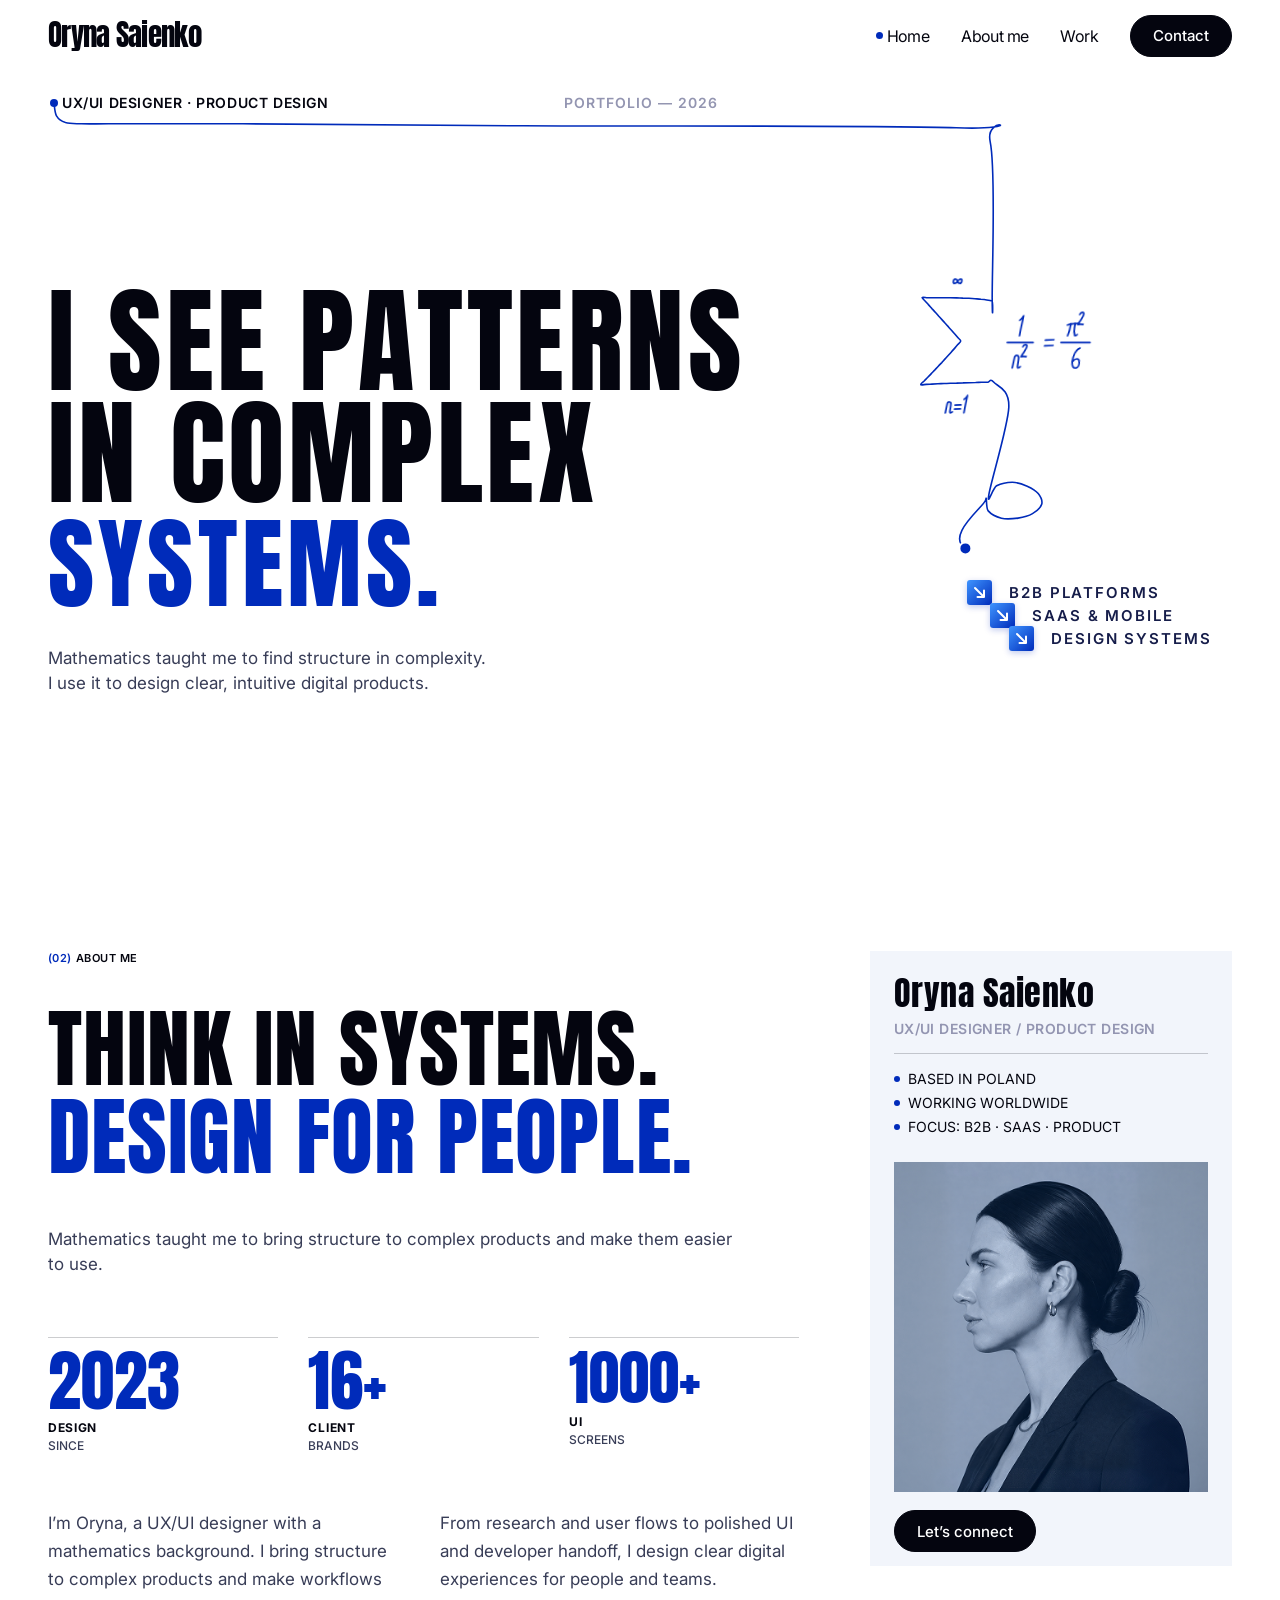
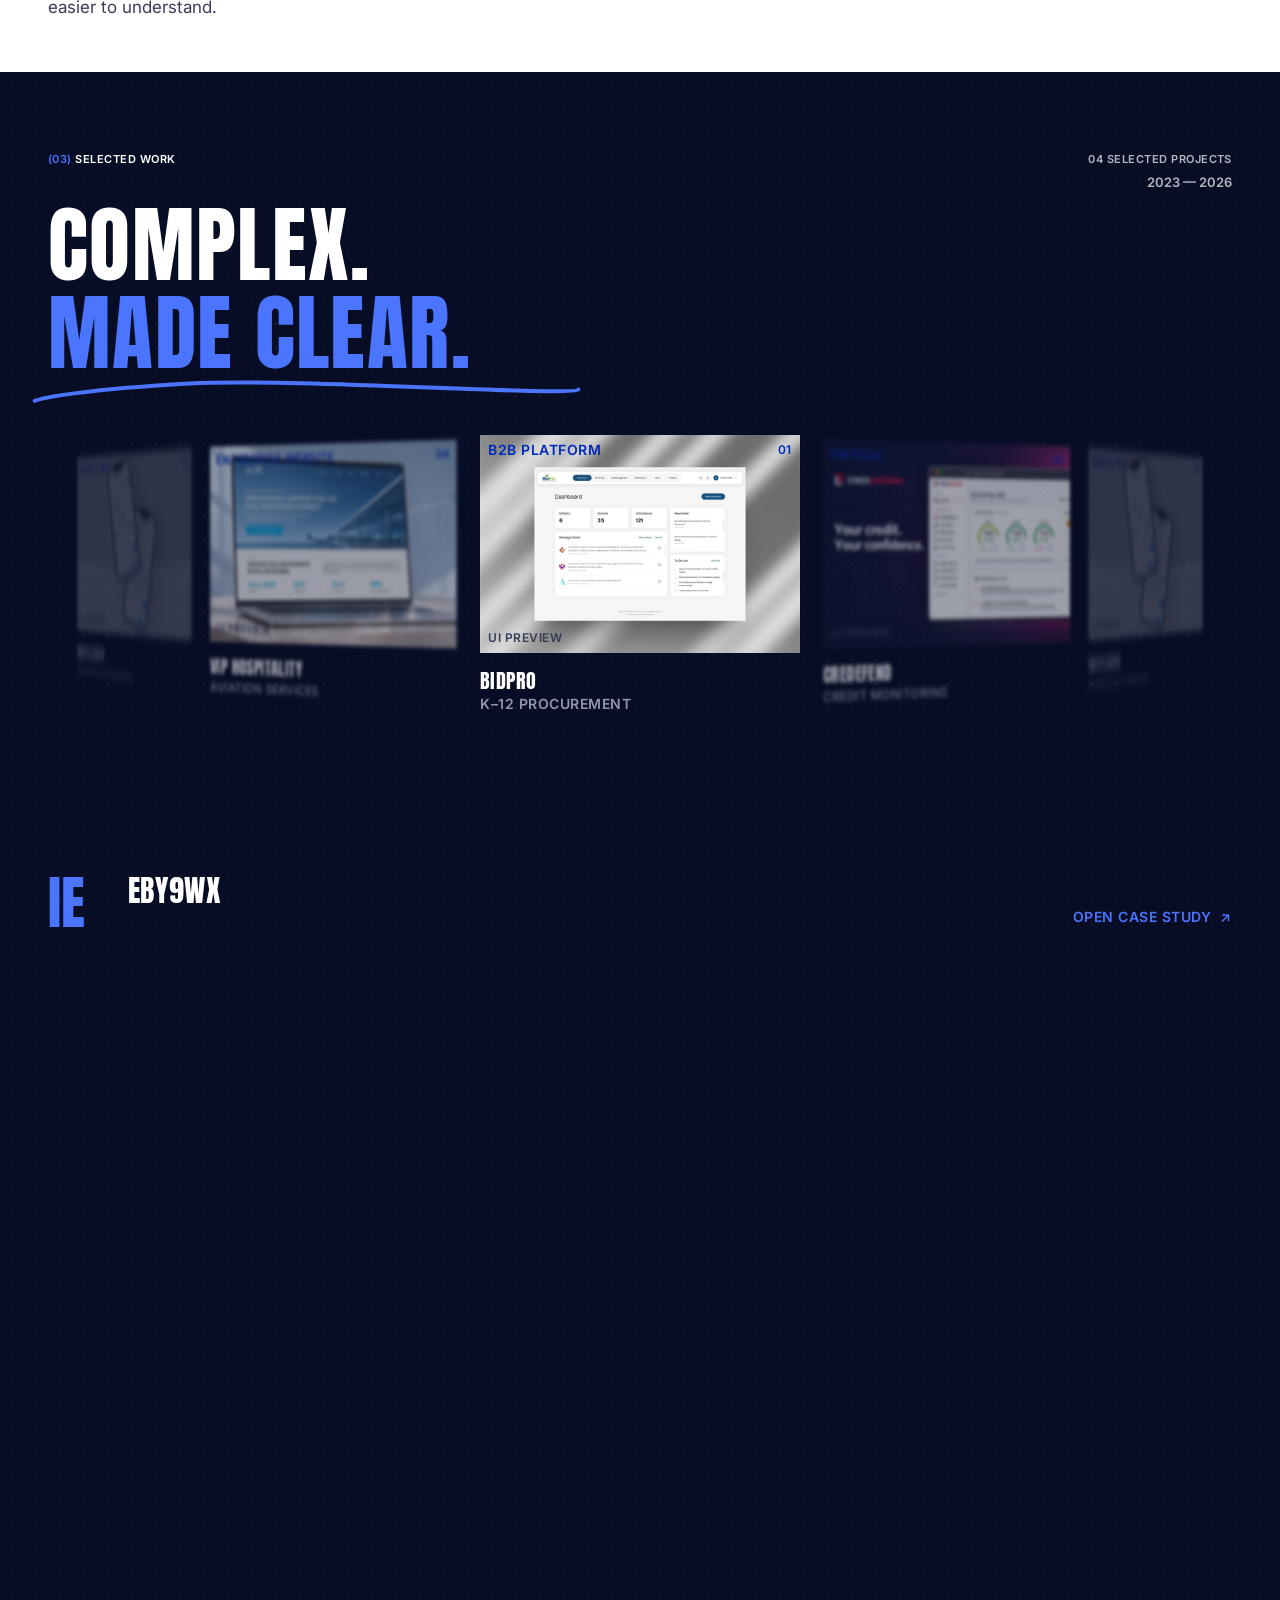
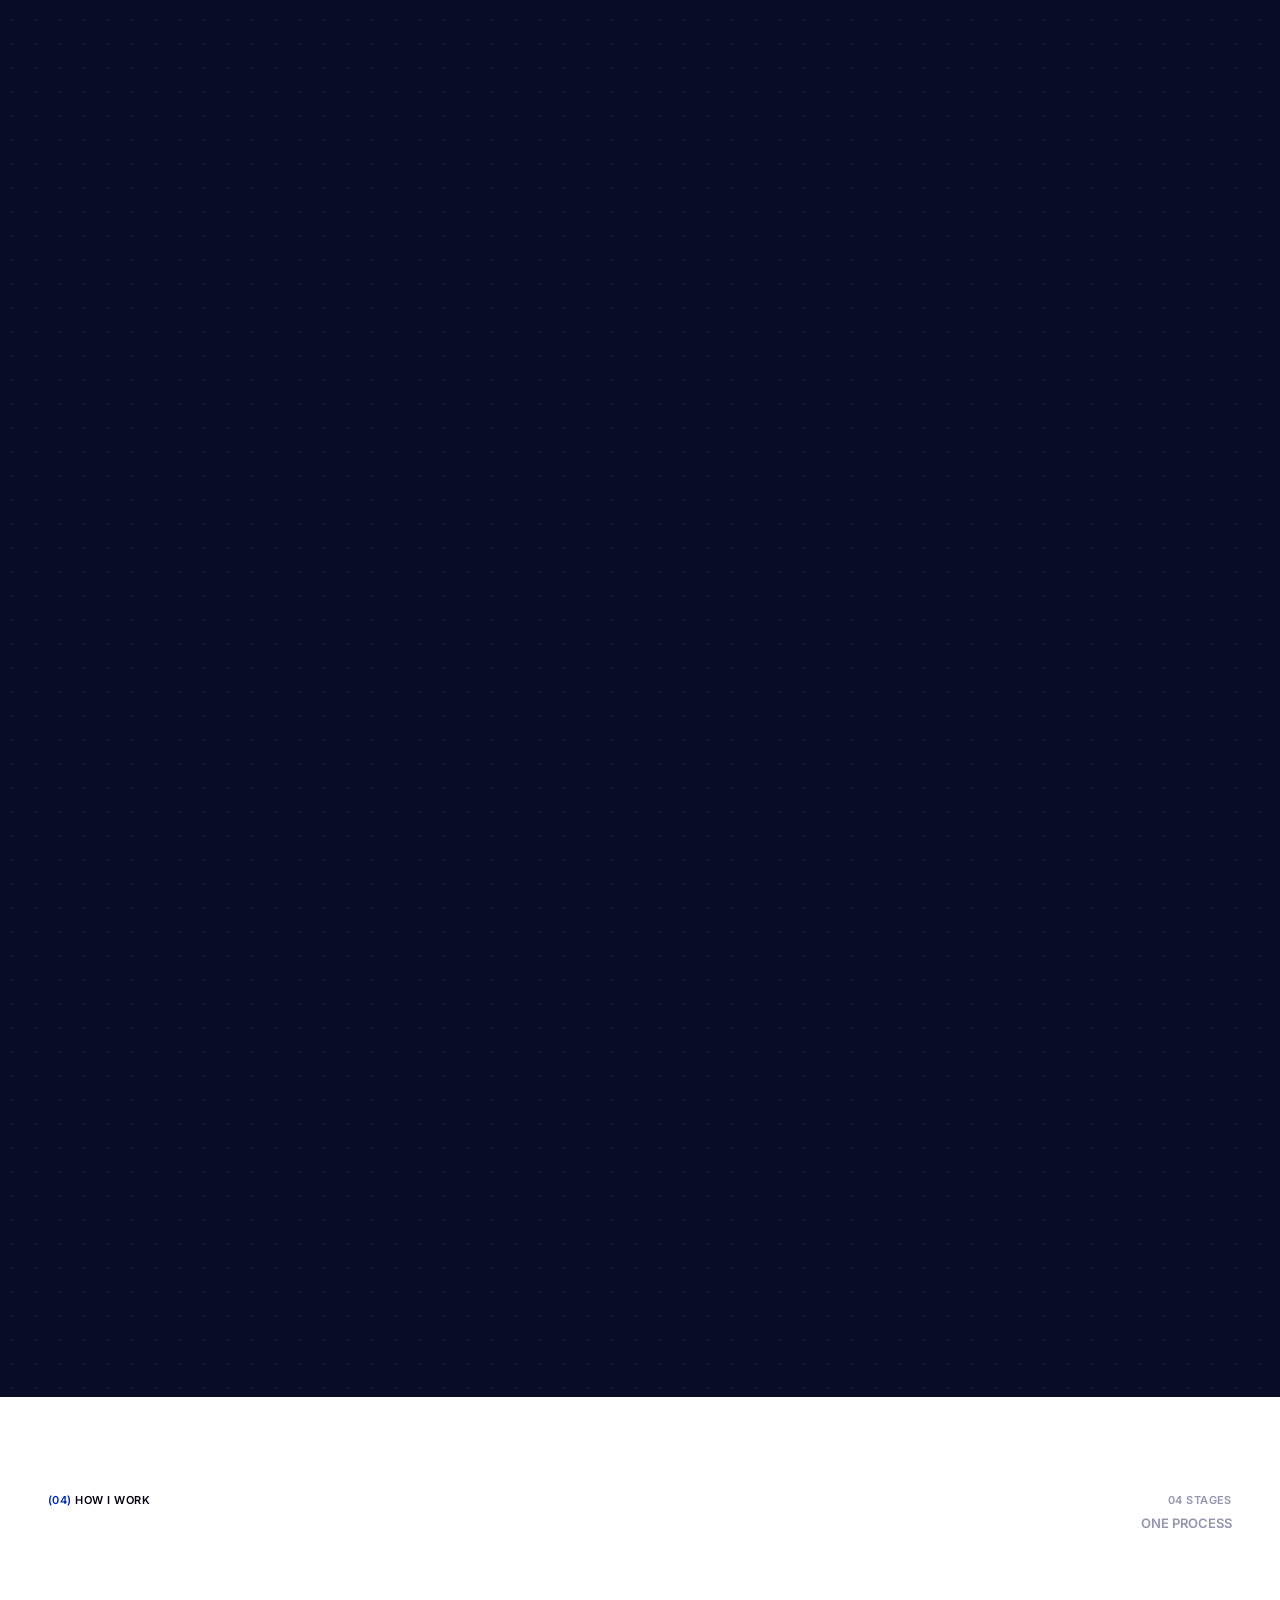
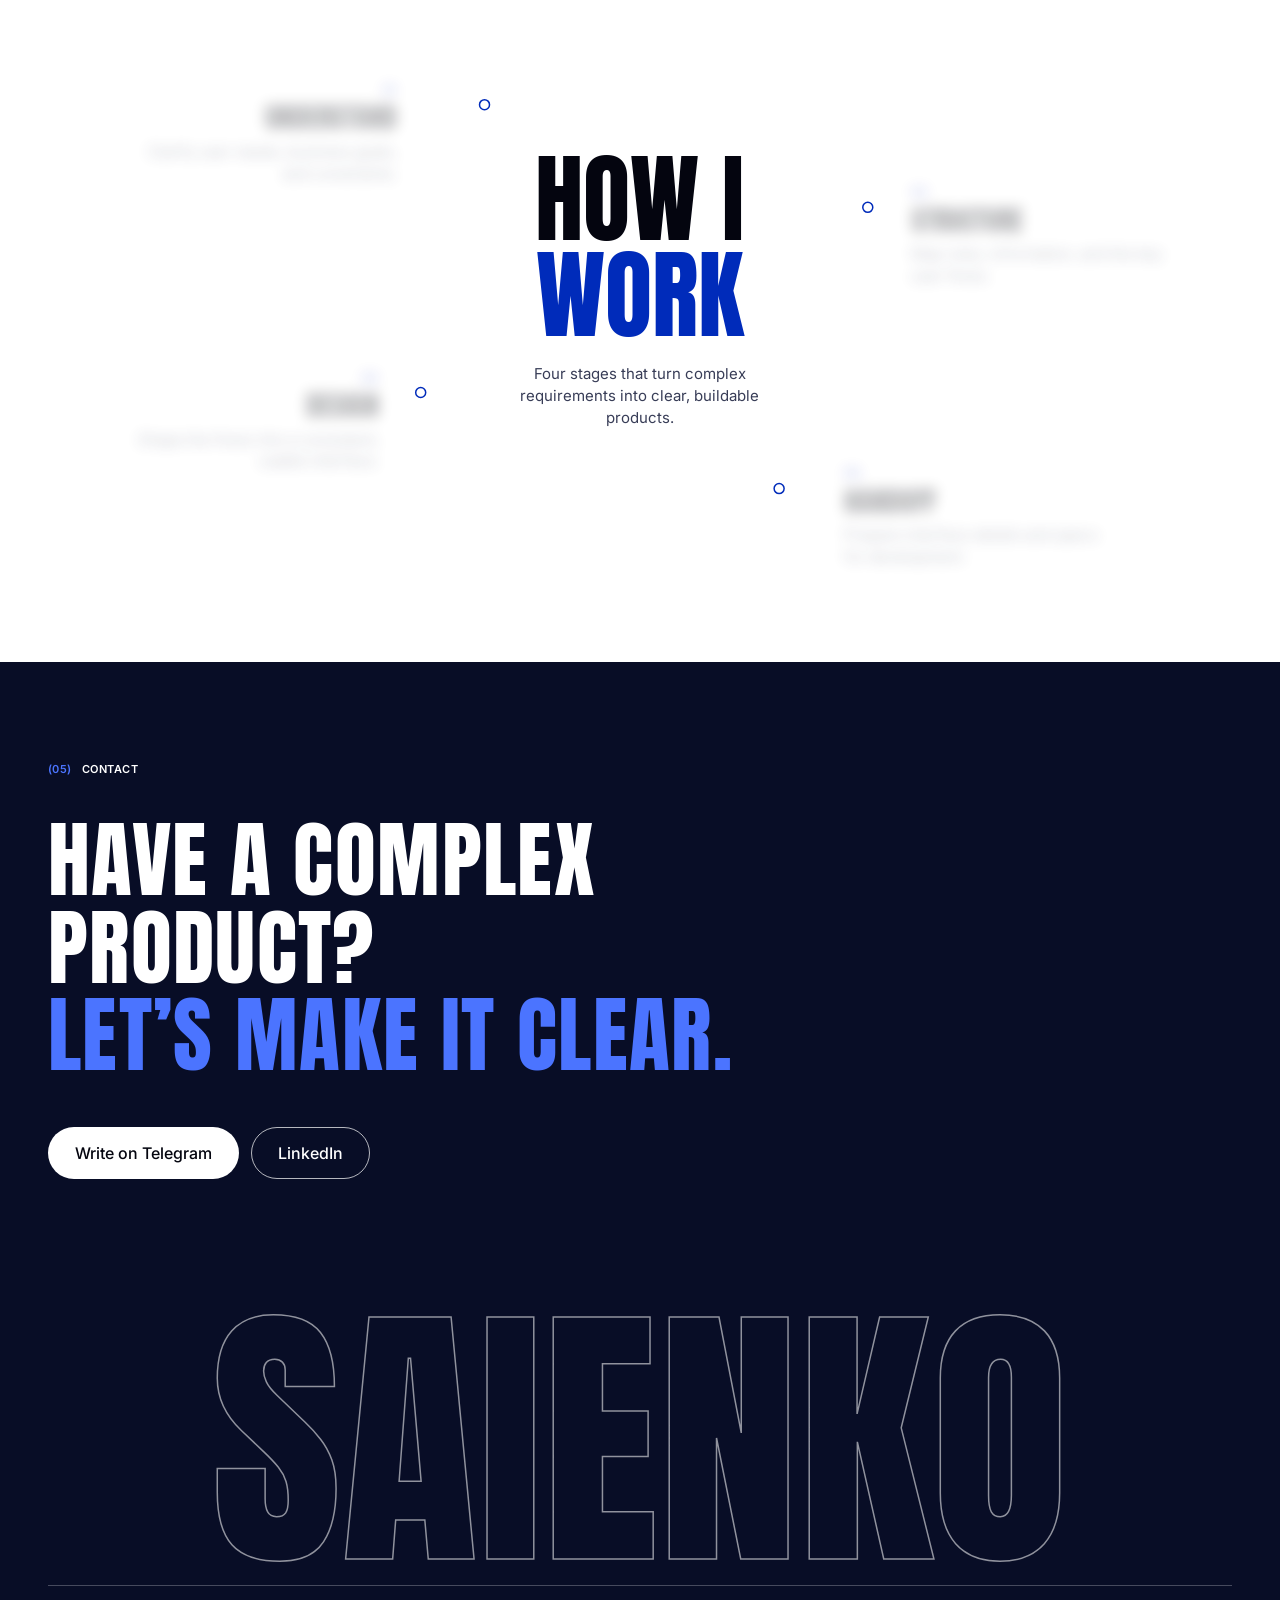
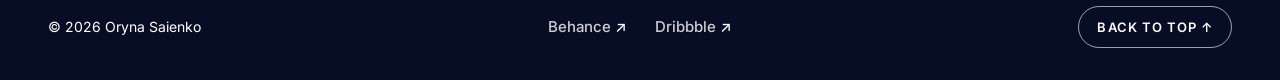
==== index.html @ 1f7ee067 "Pre-publish QA fixes" ====
<!doctype html>
<html lang="en">
<head>
  <meta charset="utf-8">
  <meta name="viewport" content="width=device-width, initial-scale=1">
  <title>Oryna Saienko — Product Designer</title>
  <meta name="description" content="Oryna Saienko — UX/UI and Product Designer. Mathematics taught me to find structure in complexity; I use it to design clear, intuitive digital products.">
  <meta name="theme-color" content="#FFFFFF">
  <link rel="icon" href="assets/favicon.svg" type="image/svg+xml">
  <!-- link previews (add og:image and og:url once the site has its domain) -->
  <meta property="og:type" content="website">
  <meta property="og:title" content="Oryna Saienko — Product Designer">
  <meta property="og:description" content="Oryna Saienko — UX/UI and Product Designer. Mathematics taught me to find structure in complexity; I use it to design clear, intuitive digital products.">
  <meta property="og:site_name" content="Oryna Saienko">
  <meta name="twitter:card" content="summary">

  <link rel="preconnect" href="https://fonts.googleapis.com">
  <link rel="preconnect" href="https://fonts.gstatic.com" crossorigin>
  <link href="https://fonts.googleapis.com/css2?family=Anton&family=Inter:wght@400;500;600&display=swap" rel="stylesheet">

  <link rel="stylesheet" href="css/style.css">
  <script>
    (function () {
      var d = document.documentElement;
      d.classList.add('js');
      // Loader on every visit, except with reduced motion
      try {
        if (!matchMedia('(prefers-reduced-motion: reduce)').matches) {
          d.classList.add('is-loading');
          // Safety net: never trap the page behind the loader
          setTimeout(function () {
            if (d.classList.contains('is-loading')) {
              d.classList.remove('is-loading');
              document.dispatchEvent(new Event('loader:done'));
            }
          }, 10000);
        }
      } catch (e) {}
    })();
  </script>
  <script src="js/math.js" defer></script>
  <script src="js/main.js" defer></script>
</head>
<body>
  <!-- ===== Loader: Poisson limit theorem, handwritten (js/math.js) ===== -->
  <div class="loader" data-loader aria-hidden="true">
    <div class="loader__bar">
      <span>Oryna Saienko™</span>
      <span>Product Designer</span>
    </div>
    <div class="loader__stage">
      <svg class="loader__svg" data-formula-svg></svg>
    </div>
    <div class="loader__bar loader__bar--bottom">
      <span class="loader__count"><span data-loader-count>1</span><small>%</small></span>
    </div>
  </div>

  <a class="skip-link" href="#main">Skip to content</a>

  <!-- Page-wide grid lines -->
  <div class="page-grid" aria-hidden="true"><div class="container page-grid__inner"></div></div>

  <!-- Scroll-drawn line: built by js/math.js -->
  <svg class="scribble" aria-hidden="true" data-scribble></svg>

  <!-- ===== Navigation ===== -->
  <header class="site-header" data-header>
    <div class="container site-header__inner">
      <a class="logo" href="#top" aria-label="Oryna Saienko — home">
        Oryna Saienko
      </a>

      <nav class="nav" id="site-nav" aria-label="Main" data-nav>
        <ul class="nav__list">
          <li><a class="nav__link is-current" href="#top" aria-current="page">Home</a></li>
          <li><a class="nav__link" href="#about">About me</a></li>
          <li><a class="nav__link" href="#work">Work</a></li>
          <li>
            <a class="nav__link nav__link--circled" href="#contact">
              Contact
            </a>
          </li>
        </ul>
      </nav>

      <button class="nav-toggle" type="button" aria-controls="site-nav" aria-expanded="false" data-nav-toggle>
        <span class="visually-hidden">Menu</span>
        <span class="nav-toggle__bar" aria-hidden="true"></span>
        <span class="nav-toggle__bar" aria-hidden="true"></span>
      </button>
    </div>
  </header>

  <main id="main">
    <!-- ===== Hero ===== -->
    <section class="hero" id="top" aria-labelledby="hero-title">
      <div class="container hero__meta" data-reveal style="--i:0">
        <p class="eyebrow"><span class="eyebrow__dot" aria-hidden="true" data-scribble-start></span>UX/UI Designer · Product Design</p>
        <p class="hero__meta-item">Portfolio — 2026</p>
      </div>

      <div class="container hero__body">
        <div class="hero__display">
          <!-- Letters are split into spans by js/main.js for the hover stretch -->
          <h1 class="hero__title" id="hero-title" data-letters>
            <span class="hero__line">I see patterns</span>
            <span class="hero__line">in complex</span>
            <span class="hero__line hero__line--accent">systems.</span>
          </h1>

          <!-- The scroll line writes ∑ 1/n² = π²/6 here (js/math.js) -->
          <span class="hero__formula" aria-hidden="true" data-hero-glyph data-glyph="sigma" data-label="basel" data-scale="1.9"></span>

          <!-- The scroll line ends on the first tile (js/math.js) -->
          <ul class="hero__focus" aria-label="Focus areas">
            <li data-scribble-target><span class="hero__tile" aria-hidden="true"><svg viewBox="0 0 25 25"><path d="M8 8l9 9M17 10.5V17h-6.5"/></svg></span>B2B platforms</li>
            <li><span class="hero__tile" aria-hidden="true"><svg viewBox="0 0 25 25"><path d="M8 8l9 9M17 10.5V17h-6.5"/></svg></span>SaaS &amp; mobile</li>
            <li><span class="hero__tile" aria-hidden="true"><svg viewBox="0 0 25 25"><path d="M8 8l9 9M17 10.5V17h-6.5"/></svg></span>Design systems</li>
          </ul>
        </div>

        <p class="hero__lead" data-reveal style="--i:2">
          Mathematics taught me to find structure in complexity.<br>
          I use it to design clear, intuitive digital products.
        </p>
      </div>
    </section>

    <!-- ===== About ===== -->
    <section class="about" id="about" aria-labelledby="about-title">
      <div class="container about__grid">
        <div class="about__main">
          <div class="about__label">
            <p class="about__index">(02)<span>About me</span></p>
          </div>

          <!-- the scroll line underlines the second line (js/math.js) -->
          <h2 class="about__title" id="about-title">
            <span class="about__title-line">Think in systems.</span>
            <span class="about__title-line about__title-line--accent" data-scribble-underline>Design for people.</span>
          </h2>

          <p class="about__lead">Mathematics taught me to bring structure to complex products and make them easier to use.</p>

          <ul class="about__stats">
            <!-- numbers count up when they scroll into view (js/main.js) -->
            <li><strong data-count="2023" data-from="2000">2023</strong><span><b>Design</b>since</span></li>
            <li><strong data-count="16" data-suffix="+">16+</strong><span><b>Client</b>brands</span></li>
            <li data-scribble-circle><strong class="is-long" data-count="1000" data-suffix="+">1000+</strong><span><b>UI</b>screens</span></li>
          </ul>

          <div class="about__text">
            <p>I’m Oryna, a UX/UI designer with a mathematics background. I bring structure to complex products and make workflows easier to understand.</p>
            <p>From research and user flows to polished UI and developer handoff, I design clear digital experiences for people and teams.</p>
          </div>
        </div>

        <aside class="profile" aria-label="Profile">
          <p class="profile__name">Oryna Saienko</p>
          <p class="profile__role">UX/UI Designer / Product Design</p>
          <ul class="profile__facts">
            <li>Based in Poland</li>
            <li>Working worldwide</li>
            <li>Focus: B2B · SaaS · Product</li>
          </ul>

          <!-- Halftone lens: a 160px circle under the cursor shows the dotted version -->
          <figure class="profile__photo" data-lens>
            <img src="assets/img/portrait.png" width="382" height="401" alt="Portrait of Oryna Saienko in profile" loading="lazy">
            <img class="profile__photo-dots" src="assets/img/portrait-halftone.png" width="382" height="401" alt="" aria-hidden="true" loading="lazy">
            <span class="profile__lens" aria-hidden="true"></span>
          </figure>

          <a class="profile__connect" href="#contact">
            Let’s connect
          </a>
        </aside>
      </div>
    </section>

    <!-- ===== Selected work =====
         Desktop: the stage pins while you scroll and the cards turn like a drum
         (js/main.js). Phones: a plain swipeable row. -->
    <section class="work" id="work" aria-labelledby="work-title" data-dark data-work>
      <div class="work__stage">
        <div class="container work__inner">
          <div class="work__top">
            <p class="work__label"><span>(03)</span> Selected work</p>
            <p class="work__count">04 selected projects<span>2023 — 2026</span></p>
          </div>

          <h2 class="work__title" id="work-title">
            <span>Complex.</span>
            <span class="work__title-accent">Made clear.</span>
            <svg class="work__underline" viewBox="0 0 648.5 28.8" preserveAspectRatio="none" aria-hidden="true">
              <path d="M.8 27C11.1 22.5 62.2 11.4 184.7 3.5 307.3-4.4 640.2 21.8 646.8 11.8"/>
            </svg>
          </h2>

          <ul class="work__cards" data-work-cards>
            <li class="work-card" data-project='{"num":"01","name":"BIDPRO","scope":"Procurement • Workflows • Enterprise","lead":"From complex workflows","accent":"to clear experiences.","href":"case-studies/bidpro.html"}'>
              <a class="work-card__link" href="case-studies/bidpro.html" aria-label="BIDPRO — K–12 procurement case study">
                <span class="work-card__preview">
                  <img src="assets/img/work/bidpro.jpg" alt="" width="900" height="720" loading="lazy">
                  <span class="work-card__tag">B2B platform<span>01</span></span>
                  <span class="work-card__note">UI preview</span>
                </span>
                <span class="work-card__title">BIDPRO</span>
                <span class="work-card__detail">K–12 procurement</span>
              </a>
            </li>
            <li class="work-card" data-project='{"num":"02","name":"CREDEFEND","scope":"Credit &amp; identity monitoring · UX/UI design","lead":"Make credit data","accent":"easier to understand.","href":"case-studies/credefend.html"}'>
              <a class="work-card__link" href="case-studies/credefend.html" aria-label="CREDEFEND — credit monitoring case study">
                <span class="work-card__preview">
                  <img class="is-left" src="assets/img/work/credefend.jpg" alt="" width="900" height="507" loading="lazy">
                  <span class="work-card__tag">Fintech<span>02</span></span>
                  <span class="work-card__note">UI preview</span>
                </span>
                <span class="work-card__title">CREDEFEND</span>
                <span class="work-card__detail">Credit monitoring</span>
              </a>
            </li>
            <li class="work-card" data-project='{"num":"03","name":"WAYLEADR","scope":"Workplace parking · Mobile app","lead":"A better way to","accent":"park at work.","href":"case-studies/wayleadr.html"}'>
              <a class="work-card__link" href="case-studies/wayleadr.html" aria-label="WAYLEADR — AI parking assistant case study">
                <span class="work-card__preview">
                  <img src="assets/img/work/wayleadr.jpg" alt="" width="900" height="716" loading="lazy">
                  <span class="work-card__tag">Mobile app<span>03</span></span>
                  <span class="work-card__note">UI preview</span>
                </span>
                <span class="work-card__title">WAYLEADR</span>
                <span class="work-card__detail">Workplace parking</span>
              </a>
            </li>
            <li class="work-card" data-project='{"num":"04","name":"VIP HOSPITALITY","scope":"Aviation services · Website redesign","lead":"The people behind","accent":"better airport experiences.","href":"case-studies/vip-hospitality.html"}'>
              <a class="work-card__link" href="case-studies/vip-hospitality.html" aria-label="VIP Hospitality — aviation support website case study">
                <span class="work-card__preview">
                  <img src="assets/img/work/vip-hospitality.jpg" alt="" width="900" height="507" loading="lazy">
                  <span class="work-card__tag">Enterprise website<span>04</span></span>
                  <span class="work-card__note">UI preview</span>
                </span>
                <span class="work-card__title">VIP HOSPITALITY</span>
                <span class="work-card__detail">Aviation services</span>
              </a>
            </li>
          </ul>

          <!-- the project in front; text swaps (with a scramble) as the cards turn -->
          <div class="work__featured" aria-live="polite">
            <div class="work__meta">
              <p class="work__num" data-work-num>01</p>
              <div>
                <p class="work__name" data-work-name>BIDPRO</p>
                <p class="work__scope" data-work-scope>Procurement • Workflows • Enterprise</p>
              </div>
            </div>
            <div class="work__statement">
              <p class="work__headline"><span data-work-lead>From complex workflows</span> <span class="work__headline-accent" data-work-accent>to clear experiences.</span></p>
              <a class="work__case" href="case-studies/bidpro.html" data-work-link>Open case study&nbsp;&nbsp;↗</a>
            </div>
          </div>
        </div>
      </div>
    </section>

    <!-- ===== How I work =====
         The scroll line comes in at the top of the ring and draws its left half
         (js/math.js); the right half is drawn in step with it (js/main.js).
         Each stage sharpens out of a blur as the line reaches its node. -->
    <section class="how" id="process" aria-labelledby="how-title" data-how>
      <div class="container">
        <div class="how__top">
          <p class="how__label"><span>(04)</span> How I work</p>
          <p class="how__count">04 stages<span>One process</span></p>
        </div>

        <div class="how__ring" data-how-ring>
          <svg class="how__svg" aria-hidden="true" focusable="false" data-how-svg></svg>

          <div class="how__center">
            <h2 class="how__title" id="how-title"><span>How I</span> <span>work</span></h2>
            <p class="how__lead">Four stages that turn complex requirements into clear, buildable products.</p>          </div>

          <ol class="how__steps">
            <li class="how-step" data-side="left" data-angle="40">
              <span class="how-step__num">01</span>
              <h3 class="how-step__name">Understand</h3>
              <p class="how-step__text">Clarify user needs, business goals, and constraints.</p>
            </li>
            <li class="how-step" data-side="right" data-angle="70">
              <span class="how-step__num">02</span>
              <h3 class="how-step__name">Structure</h3>
              <p class="how-step__text">Map roles, information, and the key user flows.</p>
            </li>
            <li class="how-step" data-side="left" data-angle="115">
              <span class="how-step__num">03</span>
              <h3 class="how-step__name">Design</h3>
              <p class="how-step__text">Shape the flows into a consistent, usable interface.</p>
            </li>
            <li class="how-step" data-side="right" data-angle="145">
              <span class="how-step__num">04</span>
              <h3 class="how-step__name">Handoff</h3>
              <p class="how-step__text">Prepare interface details and specs for development.</p>
            </li>
          </ol>
        </div>
      </div>
    </section>

    <!-- ===== Contact (draft) ===== -->
    <section class="section section--dark contact" id="contact" aria-labelledby="contact-title" data-dark>
      <div class="container">
        <p class="section-label"><span class="section-label__num">(05)</span> Contact</p>
        <div class="contact__grid">
          <div>
            <h2 class="contact__title" id="contact-title">
              <span>Have a complex</span>
              <span>product?</span>
              <span class="contact__title-accent">Let’s make it clear.</span>
            </h2>
            <div class="contact__actions">
              <a class="btn btn--light" href="https://t.me/arinasaienko" target="_blank" rel="noopener">Write on Telegram</a>
              <a class="btn btn--outline-light" href="https://www.linkedin.com/in/oruna-saienko-ui-uxdesigner" target="_blank" rel="noopener">LinkedIn</a>
            </div>
          </div>
          <div class="glyph-zone glyph-zone--tall" data-glyph="partial" data-label="partial"></div>
        </div>

        <p class="contact__wordmark" aria-hidden="true" data-letters>Saienko</p>

        <div class="contact__footer">
          <p>© 2026 Oryna Saienko</p>
          <ul class="socials socials--light" aria-label="Social profiles">
            <li><a href="https://www.behance.net/231b2000" target="_blank" rel="noopener">Behance</a></li>
            <li><a href="https://dribbble.com/Arina_Saienko" target="_blank" rel="noopener">Dribbble</a></li>
          </ul>
          <a class="back-top" href="#top" data-scribble-end>Back to top ↑</a>
        </div>
      </div>
    </section>
  </main>
</body>
</html>
---- css/style.css ----
/* =========================================================
   Tokens
   ========================================================= */
:root {
  --c-bg: #FFFFFF;
  /* Figma colour styles */
  --c-ink: #04050F;          /* Black */
  --c-text: #383D57;         /* Gray — body copy */
  --c-navy: #161D4A;         /* Dark blue */
  --c-muted: #9395B1;        /* Light Gray */
  --c-panel: #F2F5FB;        /* Light blue */
  --c-rule: rgba(4, 5, 15, .2); /* Black 20 — dividers */
  --c-line: #E6E8F0;
  --c-grid: rgba(11, 18, 54, .055);
  --c-accent: #002BBA;       /* brand blue */
  --c-accent-soft: #DFE7FF;
  --c-pen: var(--c-accent);  /* the scroll line and its formulas */
  --c-dark: #070D26;

  --f-display: "Anton", "Impact", "Arial Narrow", sans-serif;
  --f-body: "Inter", system-ui, -apple-system, "Segoe UI", sans-serif;

  --container: 1520px; /* Figma frames are 1518px wide */
  --gutter: clamp(16px, 4vw, 48px);
  --header-h: 72px;
  --radius: 20px;
  --ease: cubic-bezier(.22, .61, .36, 1);
}

/* =========================================================
   Base
   ========================================================= */
*,
*::before,
*::after { box-sizing: border-box; }

html {
  -webkit-text-size-adjust: 100%;
  scroll-behavior: smooth;
  scroll-padding-top: var(--header-h);
  /* headline lines slide past the edges as they enter and drift; iOS Safari
     ignores overflow on <body> alone, so clip at the root too
     (clip, not hidden: no scroll container, so position: sticky keeps working) */
  overflow-x: clip;
}

body {
  position: relative;
  margin: 0;
  background: var(--c-bg);
  color: var(--c-ink);
  font-family: var(--f-body);
  font-size: 1rem;
  line-height: 1.55;
  -webkit-font-smoothing: antialiased;
  text-rendering: optimizeLegibility;
  overflow-x: hidden; /* older browsers */
  overflow-x: clip;
}

img, video, svg { display: block; max-width: 100%; }
a { color: inherit; }
ul { margin: 0; padding: 0; list-style: none; }
h1, h2, h3, p, figure { margin: 0; }

:focus-visible {
  outline: 2px solid var(--c-accent);
  outline-offset: 3px;
  border-radius: 4px;
}

.container {
  width: 100%;
  max-width: var(--container);
  margin-inline: auto;
  padding-inline: var(--gutter);
}

.visually-hidden {
  position: absolute !important;
  width: 1px; height: 1px;
  margin: -1px; padding: 0;
  overflow: hidden;
  clip: rect(0 0 0 0);
  white-space: nowrap;
  border: 0;
}

.skip-link {
  position: fixed;
  top: 12px; left: 12px;
  z-index: 100;
  padding: 10px 16px;
  background: var(--c-ink);
  color: #fff;
  border-radius: 999px;
  text-decoration: none;
  transform: translateY(-200%);
  transition: transform .2s var(--ease);
}
.skip-link:focus { transform: none; }


/* Column guides behind everything, like ruled paper */
.page-grid {
  position: absolute;
  inset: 0;
  z-index: 0;
  pointer-events: none;
}
.page-grid__inner { height: 100%; }
.page-grid__inner::before {
  content: "";
  display: block;
  height: 100%;
  border-right: 1px solid var(--c-grid);
  background: linear-gradient(to right, var(--c-grid) 1px, transparent 1px) 0 0 / calc(100% / 6) 100%;
}

main, .site-header { position: relative; z-index: 1; }
.site-header { position: fixed; }

/* =========================================================
   Buttons
   ========================================================= */
.btn {
  display: inline-flex;
  align-items: center;
  justify-content: center;
  gap: 10px;
  min-height: 52px;
  padding: 0 26px;
  border: 1.5px solid transparent;
  border-radius: 999px;
  font: 500 1rem/1 var(--f-body);
  text-decoration: none;
  white-space: nowrap;
  cursor: pointer;
  transition: background-color .25s var(--ease), color .25s var(--ease),
              border-color .25s var(--ease), transform .25s var(--ease);
}
.btn:active { transform: scale(.98); }

.btn--primary { background: var(--c-ink); color: #fff; }
.btn--primary:hover { background: var(--c-accent); }

.btn--ghost { border-color: var(--c-ink); color: var(--c-ink); background: var(--c-bg); }
.btn--ghost:hover { background: var(--c-accent-soft); border-color: var(--c-accent); }

.btn--light { background: #fff; color: var(--c-accent); }
.btn--light:hover { background: var(--c-ink); color: #fff; }

.btn--outline-light { border-color: rgba(255, 255, 255, .7); color: #fff; }
.btn--outline-light:hover { background: rgba(255, 255, 255, .12); border-color: #fff; }

.btn--sm { min-height: 42px; padding: 0 20px; font-size: .9375rem; }

.btn__icon { width: 16px; height: 16px; transition: transform .25s var(--ease); }
.btn:hover .btn__icon { transform: translateY(2px); }

/* =========================================================
   Header / Navigation
   ========================================================= */
.site-header {
  inset: 0 0 auto;
  z-index: 50;
  height: var(--header-h);
  border-bottom: 1px solid transparent;
  transition: border-color .3s var(--ease);
}
/* Blur lives on a pseudo-element: backdrop-filter on the header itself
   would become the containing block for the fixed mobile menu. */
.site-header::before {
  content: "";
  position: absolute;
  inset: 0;
  z-index: -1;
  background: rgba(255, 255, 255, 0);
  transition: background-color .35s var(--ease), backdrop-filter .35s var(--ease), -webkit-backdrop-filter .35s var(--ease);
}
/* Once the page scrolls, the bar frosts: blurred backdrop, lightly see-through */
.site-header.is-scrolled { border-bottom-color: var(--c-line); }
.site-header.is-scrolled::before {
  background: rgba(255, 255, 255, .62);
  -webkit-backdrop-filter: saturate(180%) blur(16px);
  backdrop-filter: saturate(180%) blur(16px);
}
body.nav-open .site-header::before { background: var(--c-bg); }

.site-header__inner {
  display: flex;
  align-items: center;
  justify-content: space-between;
  height: 100%;
}

.logo {
  display: inline-flex;
  align-items: flex-end;
  gap: 3px;
  font-family: var(--f-display);
  font-size: 1.8125rem;
  line-height: 1;
  letter-spacing: -.024em;
  color: var(--c-ink);
  text-decoration: none;
}

.nav { display: flex; align-items: center; }
.nav__list { display: flex; align-items: center; gap: 32px; }

/* Figma "Current page" states: Default = ink, Hover = blue,
   Pressed (and the section you're in) = ink with a 7px dot */
.nav__link {
  position: relative;
  display: inline-flex;
  align-items: center;
  gap: 4px;
  padding-block: 6px;
  font-size: 1rem;
  line-height: 20px;
  letter-spacing: -.0375em;
  color: var(--c-ink);
  text-decoration: none;
  transition: color .2s var(--ease);
}
.nav__link:hover { color: var(--c-accent); }
.nav__link::before {
  content: "";
  display: none;
  width: 7px; height: 7px;
  border-radius: 50%;
  background: var(--c-accent);
}
.nav__link:active,
.nav__link.is-current:not(:hover) { color: var(--c-ink); }
.nav__link:active::before,
.nav__link.is-current::before { display: block; }
/* Header "Contact" and "Let's connect" (About, case pages): pill buttons from the
   same family as the contact buttons — on white they're the ink fill */
.nav__link.nav__link--circled,
.profile__connect {
  display: inline-flex;
  align-items: center;
  justify-content: center;
  min-height: 42px;
  padding: 0 22px;
  border: 1.5px solid var(--c-ink);
  border-radius: 999px;
  background: var(--c-ink);
  font: 500 .9375rem/1 var(--f-body);
  letter-spacing: 0;
  text-transform: none;
  color: #fff;
  text-decoration: none;
  white-space: nowrap;
  transition: background-color .25s var(--ease), border-color .25s var(--ease),
              color .25s var(--ease), transform .25s var(--ease);
}
.nav__link.nav__link--circled:hover,
.nav__link.nav__link--circled.is-current,
.profile__connect:hover { background: var(--c-accent); border-color: var(--c-accent); color: #fff; }
.nav__link.nav__link--circled.is-current:not(:hover) { color: #fff; }
.nav__link.nav__link--circled:active,
.profile__connect:active { transform: scale(.98); }
/* the pill already marks Contact: no dot */
.nav__link--circled::before,
.nav__link--circled.is-current::before { display: none; }

.nav-toggle {
  display: none;
  position: relative;
  width: 44px; height: 44px;
  margin-right: -10px;
  padding: 0;
  border: 0;
  background: none;
  cursor: pointer;
}
.nav-toggle__bar {
  position: absolute;
  left: 11px;
  width: 22px; height: 1.5px;
  background: var(--c-ink);
  transition: transform .3s var(--ease), top .3s var(--ease);
}
.nav-toggle__bar:nth-of-type(2) { top: 18px; }
.nav-toggle__bar:nth-of-type(3) { top: 25px; }
.nav-toggle[aria-expanded="true"] .nav-toggle__bar:nth-of-type(2) { top: 21.5px; transform: rotate(45deg); }
.nav-toggle[aria-expanded="true"] .nav-toggle__bar:nth-of-type(3) { top: 21.5px; transform: rotate(-45deg); }

@media (max-width: 767px) {
  .nav-toggle { display: block; }

  .nav {
    position: fixed;
    inset: var(--header-h) 0 0;
    flex-direction: column;
    align-items: stretch;
    gap: 32px;
    padding: 32px var(--gutter) 40px;
    background: var(--c-bg);
    opacity: 0;
    visibility: hidden;
    transform: translateY(-8px);
    transition: opacity .3s var(--ease), transform .3s var(--ease), visibility 0s .3s;
  }
  .nav.is-open {
    opacity: 1;
    visibility: visible;
    transform: none;
    transition: opacity .3s var(--ease), transform .3s var(--ease);
  }

  .nav__list { flex-direction: column; gap: 4px; }
  .nav__link {
    display: block;
    padding-block: 10px;
    font-family: var(--f-display);
    font-size: 2.75rem;
    font-weight: 400;
    line-height: 1.1;
    text-transform: uppercase;
  }
  .nav__link::before,
  .nav__link.is-current::before { display: none; }
  .nav__link.nav__link--circled { /* a full-size pill under the big links */
    margin-top: 20px;
    min-height: 52px;
    padding: 0 26px;
    font-size: 1rem;
  }

  body.nav-open { overflow: hidden; }
}

/* =========================================================
   Hero
   ========================================================= */
/* Proportions follow the 1518px Figma frame: the display size scales with
   the viewport and everything in the headline block is measured in em. */
.hero {
  position: relative;
  display: flex;
  flex-direction: column;
  min-height: 100vh;
  min-height: 100svh;
  padding-top: calc(var(--header-h) + 20px);
  padding-bottom: clamp(32px, 4vw, 56px);
  background: var(--c-bg);
}

.hero__meta {
  display: grid;
  grid-template-columns: 43.6% 1fr;
  align-items: center;
}
.hero__meta-item {
  font-size: .875rem;
  font-weight: 600;
  letter-spacing: .07em;
  text-transform: uppercase;
  color: var(--c-muted);
}

.eyebrow {
  display: inline-flex;
  align-items: center;
  gap: 4px;
  font-size: .875rem;
  font-weight: 600;
  line-height: 18px;
  letter-spacing: .043em;
  text-transform: uppercase;
  color: var(--c-ink);
}
.eyebrow__dot {
  width: 8px; height: 8px;
  margin-left: 2px;
  border-radius: 50%;
  background: var(--c-accent);
}

.hero__body {
  flex: 1;
  display: flex;
  flex-direction: column;
  justify-content: center;
  padding-top: clamp(12px, 1.4vw, 22px);
}

.hero__display {
  --d: clamp(3.5rem, 9.1vw, 8.625rem); /* headline size: 138px at 1518px */
  position: relative;
  font-size: var(--d);
}

.hero__title {
  font-family: var(--f-display);
  font-weight: 400;
  font-size: 1em;
  line-height: .96;
  letter-spacing: .03em;
  text-transform: uppercase;
  color: var(--c-ink);
}
/* Scroll drift (--drift is set by js/main.js): lines 1 and 3 slide left, line 2 right */
.hero__line {
  display: block;
  transform: translateX(calc(var(--drift, 0px) * -1));
  will-change: transform;
}
.hero__line:nth-child(2) { transform: translateX(var(--drift, 0px)); }
.hero__line--accent {
  font-size: .855em; /* 118 / 138 */
  line-height: 1.12;
  letter-spacing: .042em;
  color: var(--c-accent);
}

/* Letter tilt on hover, per the Figma "Headline opening" component:
   Default = ink, Hover = blue and rotated ~5° (letters wrapped by js/main.js) */
.word { display: inline-block; white-space: nowrap; }
.char {
  display: inline-block;
  transform-origin: 50% 50%;
  transition:
    transform .5s cubic-bezier(.34, 1.56, .64, 1),
    color .25s var(--ease);
}
.char:hover,
.char.is-hot {
  transform: rotate(-5deg);
  color: var(--c-accent);
  transition-duration: .3s, .1s;
}
.hero__line--accent .char:hover,
.hero__line--accent .char.is-hot { color: var(--c-ink); }

/* Empty slot beside "I SEE PATTERNS" where the line writes a formula */
.hero__formula {
  position: absolute;
  left: 64%;
  top: 0;
  width: 34%;
  height: calc(var(--d) * .96);
}

/* Focus areas: a stepped list with arrow tiles */
.hero__focus {
  position: absolute;
  left: 77.6%;
  top: calc(var(--d) * 2.54); /* level with SYSTEMS, as in Figma */
  display: flex;
  flex-direction: column;
  gap: 0;
  font-size: .9375rem;
}
.hero__focus li {
  display: flex;
  align-items: center;
  gap: 17px;
  height: 23px;
  font-weight: 600;
  letter-spacing: .13em;
  text-transform: uppercase;
  white-space: nowrap;
  color: var(--c-navy);
}
.hero__focus li:nth-child(2) { padding-left: 23px; }
.hero__focus li:nth-child(3) { padding-left: 42px; }
.hero__tile {
  flex: none;
  display: grid;
  place-items: center;
  width: 25px; height: 25px;
  border-radius: 3px;
  background: linear-gradient(135deg, #3F95FF 0%, var(--c-accent) 100%);
  box-shadow: 0 2px 6px rgba(0, 43, 186, .25);
}
.hero__tile svg {
  width: 25px; height: 25px;
  fill: none;
  stroke: #fff;
  stroke-width: 2;
  stroke-linecap: round;
  stroke-linejoin: round;
}

.hero__lead {
  max-width: 34em;
  margin-top: clamp(20px, 2vw, 30px);
  font-size: clamp(1.0625rem, 1.32vw, 1.25rem);
  line-height: 1.45;
  color: var(--c-text);
}

.socials { display: flex; flex-wrap: wrap; gap: 8px 28px; }
.socials a {
  font-size: .9375rem;
  font-weight: 500;
  text-decoration: none;
  color: var(--c-muted);
  transition: color .2s var(--ease);
}
.socials a::after { content: " ↗"; color: var(--c-accent); }
.socials a:hover { color: var(--c-ink); }

.socials--light a { color: rgba(255, 255, 255, .8); }
.socials--light a::after { color: #fff; }
.socials--light a:hover,
.socials--light a:hover::after { color: #4B74FF; } /* light accent, readable on the dark footer */

/* Entrance: layered (parallax) arrival once the loader has gone.
   Uses the separate `translate` property so it stacks with the scroll drift
   (`transform`) and the letter hover. */
.js .hero__line {
  opacity: 0;
  translate: var(--from-x, -9%) 45%;
  transition:
    translate 1.2s cubic-bezier(.16, 1, .3, 1),
    opacity .7s var(--ease);
  transition-delay: calc(.15s + var(--n, 0) * .13s);
}
.js .hero__line:nth-child(1) { --n: 0; }
.js .hero__line:nth-child(2) { --n: 1; --from-x: 9%; }  /* from the right, like its scroll drift */
.js .hero__line:nth-child(3) { --n: 2; }
.js .hero.is-ready .hero__line { opacity: 1; translate: 0 0; }

.js .hero__focus li {
  opacity: 0;
  translate: 70px 0;
  transition:
    translate 1s cubic-bezier(.16, 1, .3, 1),
    opacity .6s var(--ease);
  transition-delay: calc(.6s + var(--n, 0) * .1s);
}
.js .hero__focus li:nth-child(2) { --n: 1; }
.js .hero__focus li:nth-child(3) { --n: 2; }
/* the tile travels further than its label, so it catches up — the parallax layer */
.js .hero__focus .hero__tile {
  translate: 50px 0;
  transition: translate 1.25s cubic-bezier(.16, 1, .3, 1);
  transition-delay: inherit;
}
.js .hero.is-ready .hero__focus li,
.js .hero.is-ready .hero__focus .hero__tile { opacity: 1; translate: 0 0; }

.js .hero [data-reveal] {
  opacity: 0;
  transform: translateY(18px);
  transition: opacity .8s var(--ease), transform .8s var(--ease);
  transition-delay: calc(var(--i, 0) * 80ms);
}
.js .hero.is-ready [data-reveal] { opacity: 1; transform: none; }

/* =========================================================
   Loader — Poisson limit theorem written by hand
   ========================================================= */
.loader { display: none; }

.is-loading .loader,
.loader.is-leaving {
  position: fixed;
  inset: 0;
  z-index: 200;
  display: flex;
  flex-direction: column;
  justify-content: space-between;
  padding: 28px var(--gutter);
  background: #080D26;
  color: #fff;
  cursor: pointer;
}
.loader.is-leaving {
  transform: translateY(-100%);
  transition: transform .7s cubic-bezier(.76, 0, .24, 1);
}
.is-loading body { overflow: hidden; }

.loader__bar {
  display: flex;
  align-items: flex-end;
  justify-content: space-between;
  gap: 16px;
  font-size: .8125rem;
  font-weight: 600;
  letter-spacing: .1em;
  text-transform: uppercase;
  color: rgba(255, 255, 255, .75);
}

/* Full-bleed stage: the pen enters and leaves at the screen edges */
.loader__stage {
  position: relative;
  flex: 1;
  min-height: 0;
  margin-inline: calc(var(--gutter) * -1);
}
.loader__svg {
  position: absolute;
  inset: 0;
  width: 100%;
  height: 100%;
  max-width: none;
  overflow: visible;
}

@media (max-width: 767px) {
  .loader__bar { font-size: .6875rem; }
}

.loader__count {
  margin-left: auto;
  font-family: var(--f-display);
  font-size: clamp(4rem, 10vw, 8rem);
  line-height: .8;
  letter-spacing: 0;
  color: #fff;
}
.loader__count small {
  font-family: var(--f-body);
  font-size: 1rem;
  font-weight: 600;
  margin-left: 4px;
  color: rgba(255, 255, 255, .75);
}

/* Pen strokes (loader theorem + formulas on the scroll line).
   js/math.js sets each stroke's width so it is the same on screen. */
.m-stroke {
  fill: none;
  stroke: currentColor;
  stroke-width: 2;
  stroke-linecap: round;
  stroke-linejoin: round;
}
.m-stroke.is-muted { opacity: .7; }

/* Handwriting: each stroke is drawn in turn. Undrawn strokes stay hidden,
   otherwise their round caps would show as dots. */
.is-writable .m-stroke {
  opacity: 0;
  stroke-dasharray: 1;
  stroke-dashoffset: 1;
}
.is-writable.is-drawn .m-stroke {
  animation: m-draw var(--dur, .3s) cubic-bezier(.35, .1, .65, .95) var(--d, 0s) forwards;
}
.is-writable.is-drawn .m-stroke.is-muted { --to: .7; }
@keyframes m-draw {
  from { opacity: var(--to, 1); }
  to { opacity: var(--to, 1); stroke-dashoffset: 0; }
}

/* =========================================================
   Scroll-drawn line
   ========================================================= */
.scribble {
  position: absolute;
  top: 0; left: 0;
  z-index: 2;
  width: 100%;
  max-width: none;
  overflow: visible;
  pointer-events: none;
}
.scribble__path {
  fill: none;
  stroke-width: 1.6;
  stroke-linecap: round;
  stroke-linejoin: round;
}
.scribble__path--ink { stroke: var(--c-pen); }
.scribble__path--light { stroke: #fff; }
.scribble__tip { fill: var(--c-pen); stroke: #fff; stroke-width: 2; }
/* Ring around the dot where the hero line comes to rest; the dot sits in its
   centre and pulses, and a soft wave keeps spreading out of the ring */
.scribble__halo {
  opacity: 0;
  transition: opacity .4s var(--ease);
}
.scribble__halo.is-on { opacity: 1; }
.scribble__halo-ring,
.scribble__halo-wave {
  transform-box: fill-box;
  transform-origin: center;
}
.scribble__halo-ring {
  fill: rgba(255, 255, 255, .6);
  stroke: #8E9DFF;
  stroke-width: 1.5;
  transform: scale(.4);
  transition: transform .6s cubic-bezier(.34, 1.56, .64, 1);
}
.scribble__halo.is-on .scribble__halo-ring { transform: none; }
.scribble__halo.is-light .scribble__halo-ring { fill: rgba(255, 255, 255, .12); stroke: rgba(255, 255, 255, .7); }
.scribble__halo.is-light .scribble__halo-wave { stroke: rgba(255, 255, 255, .7); }
.scribble__halo-wave {
  fill: none;
  stroke: #8E9DFF;
  stroke-width: 1.5;
  opacity: 0;
}
.scribble__halo.is-on .scribble__halo-wave { animation: halo-wave 2s ease-out .6s infinite; }
@keyframes halo-wave {
  0%   { transform: scale(1);   opacity: .7; }
  100% { transform: scale(1.9); opacity: 0; }
}
.scribble__tip { transform-box: fill-box; transform-origin: center; }
.scribble__tip.is-resting { animation: tip-pulse 2s ease-in-out infinite; }
@keyframes tip-pulse {
  0%, 100% { transform: scale(1); }
  50%      { transform: scale(1.45); }
}
.scribble__tip.is-light { fill: #fff; stroke: var(--c-pen); }
.scribble__label { color: var(--c-pen); }
.scribble__label.is-light { color: #fff; }

/* =========================================================
   Sections (drafts)
   ========================================================= */
.section { padding-block: clamp(80px, 11vw, 160px); }

.section--dark { background: var(--c-dark); color: #fff; }
.section--accent { background: var(--c-accent); color: #fff; }

.section-label {
  display: flex;
  gap: 10px;
  margin-bottom: clamp(32px, 4vw, 56px);
  font-size: .8125rem;
  font-weight: 600;
  letter-spacing: .1em;
  text-transform: uppercase;
}
.section-label__num { color: var(--c-accent); }
.section--dark .section-label__num { color: #8EA2FF; }
.section--accent .section-label__num { color: rgba(255, 255, 255, .7); }

.glyph-zone { min-height: 200px; }
.glyph-zone--tall { min-height: clamp(260px, 32vw, 420px); }
.glyph-zone--wide { min-height: clamp(120px, 14vw, 180px); }

/* =========================================================
   About (Figma "About — Oryna Saienko", 1518px frame)
   ========================================================= */
.about {
  position: relative;
  background: var(--c-bg);
  padding-block: clamp(48px, 4vw, 56px) clamp(48px, 4vw, 64px);
}
.about__grid {
  display: grid;
  grid-template-columns: minmax(0, 1fr) clamp(320px, 28.3vw, 430px);
  gap: clamp(32px, 5.5vw, 84px);
  align-items: start;
}

.about__label {
  display: flex;
  align-items: center;
  padding-top: 0;
  font-size: .6875rem; /* 11px */
  font-weight: 600;
  line-height: 14px;
  letter-spacing: .045em;
  text-transform: uppercase;
}
.about__index {
  display: flex;
  gap: 4px;
  color: var(--c-accent);   /* (02) in blue */
}
.about__index span { color: var(--c-ink); } /* ABOUT ME in black */

.about__title {
  margin-top: 40px;
  font-family: var(--f-display);
  font-weight: 400;
  font-size: clamp(3rem, 6.72vw, 6.375rem); /* 102px at 1518 */
  line-height: 1.02;
  letter-spacing: .012em;
  text-transform: uppercase;
  color: var(--c-ink);
}
.about__title-line { display: block; }
.about__title-line--accent { color: var(--c-accent); }

.about__lead {
  margin-top: clamp(36px, 3.6vw, 54px); /* room for the underline the scroll line draws */
  max-width: 700px;
  font-size: clamp(1.0625rem, 1.32vw, 1.25rem); /* 20px */
  line-height: 25px;
  color: var(--c-text);
}

.about__stats {
  display: grid;
  grid-template-columns: repeat(3, minmax(0, 264px));
  gap: 30px;
  margin-top: clamp(48px, 4.7vw, 71px);
}
.about__stats li {
  display: flex;
  flex-direction: column;
  gap: 12px;
  padding-top: 16px;
  border-top: 1px solid var(--c-rule);
}
.about__stats strong {
  align-self: flex-start; /* hug the number, so the scroll line circles just it */
  font-family: var(--f-display);
  font-weight: 400;
  font-size: clamp(2.75rem, 5.27vw, 5rem); /* 80px */
  line-height: .8;
  color: var(--c-accent);
}
.about__stats strong.is-long { font-size: clamp(2.5rem, 4.74vw, 4.5rem); } /* 72px */
.about__stats span {
  display: flex;
  flex-direction: column;
  gap: 2px;
  font-size: .75rem;
  font-weight: 500;
  line-height: 16px;
  text-transform: uppercase;
  color: var(--c-text);
}
.about__stats b { font-weight: 700; letter-spacing: .058em; color: var(--c-ink); }

.about__text {
  display: grid;
  grid-template-columns: repeat(2, minmax(0, 442px));
  gap: 32px;
  margin-top: clamp(40px, 4.3vw, 65px);
}
.about__text p {
  font-size: clamp(1.0625rem, 1.32vw, 1.25rem); /* 20px */
  line-height: 28px;
  color: var(--c-text);
}

/* Profile panel */
.profile {
  padding: 22px 24px 14px;
  background: var(--c-panel);
}
.profile__name {
  font-family: var(--f-display);
  font-size: 2.125rem;
  line-height: 40px;
  letter-spacing: .015em;
  color: var(--c-ink);
}
.profile__role {
  margin-top: 6px;
  padding-bottom: 14px;
  border-bottom: 1px solid var(--c-rule);
  font-size: .875rem;
  font-weight: 600;
  line-height: 20px;
  letter-spacing: .03em;
  text-transform: uppercase;
  color: var(--c-muted);
}
.profile__facts {
  display: grid;
  gap: 4px;
  margin-top: 15px;
  font-size: .875rem;
  line-height: 20px;
  text-transform: uppercase;
  color: var(--c-ink);
}
.profile__facts li {
  display: flex;
  align-items: center;
  gap: 8px;
}
.profile__facts li::before {
  content: "";
  flex: none;
  width: 6px; height: 6px;
  border-radius: 50%;
  background: var(--c-accent);
}

/* Photo with the halftone lens (driven by js/main.js: --lx/--ly in px) */
.profile__photo {
  position: relative;
  margin-top: 25px;
  aspect-ratio: 382 / 401;
  overflow: hidden;
  cursor: none;
  touch-action: pan-y;
}
.profile__photo img {
  position: absolute;
  inset: 0;
  width: 100%; height: 100%;
  object-fit: cover;
}
/* The halftone file is framed 8px (of 382) to the right of the colour one,
   so it is shifted back to line up; the clip centre is shifted the other way
   so the circle still sits right under the pointer. */
.profile__photo-dots {
  --shift: 2.094%;
  transform: translateX(calc(var(--shift) * -1));
  clip-path: circle(0 at calc(var(--lx, 50%) + var(--shift)) var(--ly, 50%));
  transition: clip-path .35s var(--ease);
}
.profile__photo.is-lensing .profile__photo-dots {
  clip-path: circle(80px at calc(var(--lx, 50%) + var(--shift)) var(--ly, 50%));
}
.profile__photo.is-lensing.is-tracking .profile__photo-dots { transition: none; }
.profile__lens {
  position: absolute;
  left: var(--lx, 50%); top: var(--ly, 50%);
  width: 160px; height: 160px;
  margin: -80px 0 0 -80px;
  border: 1px solid rgba(255, 255, 255, .75);
  border-radius: 50%;
  pointer-events: none;
  opacity: 0;
  transform: scale(.2);
  transition: opacity .3s var(--ease), transform .35s var(--ease);
}
.profile__lens::after { /* the cursor itself, as a small dot in the middle */
  content: "";
  position: absolute;
  left: 50%; top: 50%;
  width: 6px; height: 6px;
  margin: -3px 0 0 -3px;
  border-radius: 50%;
  background: var(--c-accent);
}
.profile__photo.is-lensing .profile__lens { opacity: 1; transform: none; }

.profile__connect { margin-top: 18px; }

/* =========================================================
   Selected work (Figma "Selected Work — Portfolio", 1518×850)
   The section is tall; its stage sticks to the viewport while the
   cards turn (js/main.js). Card size and positions scale with --cw.
   ========================================================= */
.work {
  --work-bg: #080D26;          /* Dark BG */
  --work-accent: #4B74FF;      /* Light Accent */
  /* card width: 332px at 1518; also capped by height so everything fits the pinned screen */
  --cw: clamp(240px, min(25vw, 42vh), 420px);
  --gap: clamp(16px, 1.6vw, 24px);
  position: relative;
  height: calc(100svh + 3 * 75svh); /* one screen + a scroll step per project change */
  background:
    radial-gradient(rgba(255, 255, 255, .055) 1px, transparent 1.4px) 0 0 / 24px 24px,
    var(--work-bg);
  color: #fff;
}
.work__stage {
  position: sticky;
  top: 0;
  height: 100svh;
  min-height: 680px;
  overflow: hidden;
}
.work__inner {
  display: flex;
  flex-direction: column;
  height: 100%;
  padding-top: calc(var(--header-h) + 8px);
  padding-bottom: clamp(24px, 4vh, 56px);
}

.work__top {
  display: flex;
  justify-content: space-between;
  align-items: flex-start;
  font-size: .6875rem;
  font-weight: 600;
  line-height: 14px;
  letter-spacing: .045em;
  text-transform: uppercase;
}
.work__label span { color: var(--work-accent); }
.work__count {
  display: flex;
  flex-direction: column;
  align-items: flex-end;
  gap: 8px;
  color: rgba(255, 255, 255, .7);
}
.work__count span { font-size: .8125rem; line-height: 17px; letter-spacing: 0; }

.work__title {
  position: relative;
  align-self: flex-start;
  margin-top: 10px;
  font-family: var(--f-display);
  font-weight: 400;
  font-size: clamp(3rem, min(6.6vw, 10.5vh), 6.25rem); /* 100px */
  line-height: 1.04;
  letter-spacing: .016em;
  text-transform: uppercase;
}
.work__title span { display: block; }
.work__title-accent { color: var(--work-accent); }
.work__underline {
  position: absolute;
  left: -.16em; bottom: -.3em;
  width: 6.46em; height: .25em;
  max-width: none;
  overflow: visible;
}
.work__underline path {
  fill: none;
  stroke: var(--work-accent);
  stroke-width: 4;
  stroke-linecap: round;
  vector-effect: non-scaling-stroke;
  stroke-dasharray: 700;
  stroke-dashoffset: 700;
  transition: stroke-dashoffset 1.2s cubic-bezier(.65, 0, .35, 1) .2s;
}
.work.is-inview .work__underline path { stroke-dashoffset: 0; }

/* Cards: absolutely placed, transformed by js/main.js (--x, --s, --b, --o) */
.work__cards {
  position: relative;
  flex: none;
  perspective: 1800px;
  perspective-origin: var(--po, 30%) 40%; /* look straight at the front card */
  transform-style: preserve-3d;
  height: calc(var(--cw) * .855); /* 284 / 332 */
  margin-top: clamp(40px, 6.5vh, 80px); /* clear of the MADE CLEAR. underline */
}
.work-card {
  position: absolute;
  top: 0; left: 0;
  width: var(--cw);
  /* a slot on a drum: placed round the arc, turned to face out from its axis */
  transform:
    translateX(var(--x, 0px))
    translateZ(var(--z, 0px))
    rotateY(var(--ry, 0deg))
    scale(var(--s, 1));
  transform-origin: 50% 40%;
  backface-visibility: hidden;
  filter: blur(var(--b, 0px));
  opacity: var(--o, 1);
  will-change: transform, filter, opacity;
}
.work-card.is-active { z-index: 5; }
.work-card__link {
  display: flex;
  flex-direction: column;
  gap: 4px;
  color: inherit;
  text-decoration: none;
}
.work-card__preview {
  position: relative;
  display: block;
  aspect-ratio: 332 / 226;
  margin-bottom: 12px;
  overflow: hidden;
  background: #E6EAF5;
}
.work-card__preview img {
  position: absolute;
  inset: 0;
  width: 100%; height: 100%;
  object-fit: cover;
  transition: transform .6s var(--ease);
}
.work-card__preview img.is-left { object-position: left center; }
.work-card.is-active .work-card__link:hover img { transform: scale(1.04); }
.work-card__tag {
  position: absolute;
  top: 8px; left: 8px; right: 8px;
  display: flex;
  justify-content: space-between;
  align-items: center;
  font-size: .875rem;
  font-weight: 600;
  line-height: 14px;
  letter-spacing: .036em;
  text-transform: uppercase;
  color: var(--c-accent);
}
.work-card__tag span { font-size: .75rem; }
.work-card__note {
  position: absolute;
  left: 8px; bottom: 8px;
  font-size: .75rem;
  font-weight: 600;
  line-height: 14px;
  letter-spacing: .042em;
  text-transform: uppercase;
  color: var(--c-text);
}
.work-card__title {
  font-family: var(--f-display);
  font-size: 1.25rem;
  line-height: 24px;
  letter-spacing: .02em;
}
.work-card__detail {
  font-size: .875rem;
  font-weight: 600;
  line-height: 14px;
  letter-spacing: .036em;
  text-transform: uppercase;
  color: var(--c-muted);
}

/* The project in front */
.work__featured {
  display: flex;
  justify-content: space-between;
  align-items: flex-end;
  gap: 32px;
  margin-top: auto;
  padding-top: clamp(32px, 5.5vh, 64px); /* never closer than this to the cards */
}
.work__meta { display: flex; align-items: center; gap: 2px; }
.work__num {
  width: 1.35em;
  font-family: var(--f-display);
  font-size: clamp(3rem, 4.5vw, 4.25rem); /* 68px */
  line-height: 1.09;
  color: var(--work-accent);
}
.work__name {
  font-family: var(--f-display);
  font-size: clamp(1.75rem, 2.37vw, 2.25rem); /* 36px */
  line-height: 40px;
  letter-spacing: .02em;
}
.work__scope {
  margin-top: 8px;
  font-size: .875rem;
  font-weight: 600;
  line-height: 18px;
  letter-spacing: .014em;
  text-transform: uppercase;
  color: var(--c-muted);
}
.work__statement {
  display: flex;
  flex-direction: column;
  align-items: flex-end;
  gap: 8px;
  text-align: right;
}
.work__headline {
  font-family: var(--f-display);
  font-size: clamp(1.25rem, 1.71vw, 1.625rem); /* 26px */
  line-height: 30px;
  letter-spacing: .015em;
  text-transform: uppercase;
}
.work__headline-accent {
  margin-left: 6px;
  font-size: 1.154em; /* 30px */
  color: var(--work-accent);
}
.work__headline,
.work__scope { transition: opacity .25s var(--ease); }
.work__featured.is-swapping .work__headline,
.work__featured.is-swapping .work__scope { opacity: 0; }
.work__case {
  padding: 12px 8px;
  margin-right: -8px;
  font-size: .875rem;
  font-weight: 600;
  line-height: 14px;
  letter-spacing: .036em;
  text-transform: uppercase;
  color: var(--work-accent);
  text-decoration: none;
  white-space: pre;
}
.work__case:hover { color: #fff; }

/* =========================================================
   How I work — a ring the scroll line draws; stages sharpen
   out of a blur as the line reaches their node (js/main.js)
   ========================================================= */
.how {
  --d: clamp(440px, 38vw, 600px);   /* ring diameter */
  --step-w: 270px;
  position: relative;
  padding-block: calc(var(--header-h) + 24px) clamp(96px, 10vw, 160px);
  background: #fff;
}
.how__top {
  display: flex;
  justify-content: space-between;
  align-items: flex-start;
  font-size: .6875rem;
  font-weight: 600;
  line-height: 14px;
  letter-spacing: .045em;
  text-transform: uppercase;
  color: var(--c-ink);
}
.how__label span { color: var(--c-accent); }
.how__count {
  display: flex;
  flex-direction: column;
  align-items: flex-end;
  gap: 8px;
  color: var(--c-muted);
}
.how__count span { font-size: .8125rem; line-height: 17px; letter-spacing: 0; }

.how__ring {
  position: relative;
  width: var(--d);
  height: var(--d);
  margin: clamp(96px, 9vw, 140px) auto 0;
}
.how__svg {
  position: absolute;
  inset: 0;
  width: 100%;
  height: 100%;
  max-width: none;
  overflow: visible;
  pointer-events: none;
}
.how__arc {
  fill: none;
  stroke: var(--c-pen);
  stroke-width: 1.6;
  stroke-linecap: round;
}
.how__node {
  fill: #fff;
  stroke: var(--c-pen);
  stroke-width: 1.5;
  transform-box: fill-box;
  transform-origin: center;
  transition: fill .3s var(--ease), transform .4s cubic-bezier(.34, 1.56, .64, 1);
}
.how__node.is-on { fill: var(--c-pen); transform: scale(1.25); }

.how__center {
  position: absolute;
  inset: 0;
  display: flex;
  flex-direction: column;
  align-items: center;
  justify-content: center;
  padding: 0 12%;
  text-align: center;
}
.how__title {
  font-family: var(--f-display);
  font-weight: 400;
  font-size: calc(var(--d) * .2);
  line-height: .98;
  text-transform: uppercase;
  color: var(--c-ink);
}
.how__title span { display: block; }
.how__title span + span { color: var(--c-accent); }
.how__lead {
  max-width: 300px;
  margin-top: 20px;
  font-size: .9375rem;
  line-height: 1.45;
  color: var(--c-text);
}

/* Stages sit outside the ring, level with their node (--nx/--ny set by js/main.js) */
.how__steps { margin: 0; padding: 0; list-style: none; }
.how-step {
  position: absolute;
  top: var(--ny, 50%);
  width: var(--step-w);
  translate: 0 -24px;
  filter: blur(7px);
  opacity: .3;
  transition: filter .7s var(--ease), opacity .7s var(--ease), translate .9s cubic-bezier(.16, 1, .3, 1);
}
.how-step[data-side="left"] { right: calc(100% - var(--nx, 0px) + 30px); text-align: right; }
.how-step[data-side="right"] { left: calc(var(--nx, 100%) + 30px); }
.how-step.is-on { filter: none; opacity: 1; translate: 0 -30px; }
.how-step__num {
  display: block;
  font-size: .75rem;
  font-weight: 600;
  letter-spacing: .05em;
  color: var(--c-accent);
}
.how-step__name {
  margin-top: 4px;
  font-family: var(--f-display);
  font-weight: 400;
  font-size: 1.75rem;
  line-height: 1.05;
  text-transform: uppercase;
  color: var(--c-ink);
}
.how-step__text {
  margin-top: 8px;
  font-size: .9375rem;
  line-height: 1.45;
  color: var(--c-text);
}

/* No room for the ring: a plain list with a line down its left edge */
@media (max-width: 1179px) {
  .how__ring { width: auto; height: auto; margin-top: 56px; }
  .how__svg { display: none; }
  .how__center {
    position: static;
    align-items: flex-start;
    padding: 0;
    text-align: left;
  }
  .how__title { font-size: clamp(3.5rem, 12vw, 6rem); }
  .how__lead { max-width: 420px; }
  .how__steps {
    position: relative;
    display: grid;
    gap: 40px;
    margin-top: 56px;
    padding-left: 32px;
    border-left: 1px solid var(--c-rule);
  }
  .how-step,
  .how-step[data-side] {
    position: relative;
    inset: auto;
    width: auto;
    max-width: 520px;
    text-align: left;
    translate: 0 16px;
  }
  .how-step.is-on { translate: none; }
  .how-step::before { /* node on the line */
    content: "";
    position: absolute;
    left: -38px; top: 4px;
    width: 11px; height: 11px;
    border: 1.5px solid var(--c-pen);
    border-radius: 50%;
    background: #fff;
    transition: background-color .3s var(--ease);
  }
  .how-step.is-on::before { background: var(--c-pen); }
}

/* Contact */
.contact {
  --contact-accent: #4B74FF;   /* Light Accent, as in Selected work */
  padding-top: 100px;
  padding-bottom: 32px;
  background: #080D26;         /* Dark BG */
}
/* label and heading set like Selected work */
.contact .section-label {
  margin-bottom: 40px;
  font-size: .6875rem;
  line-height: 14px;
  letter-spacing: .045em;
}
.contact .section-label__num { color: var(--contact-accent); }
.contact__grid {
  display: grid;
  grid-template-columns: minmax(0, 8fr) minmax(0, 4fr);
  gap: 32px;
  align-items: start; /* heading sits right under the label */
}
.contact__title {
  font-family: var(--f-display);
  font-weight: 400;
  font-size: clamp(3rem, 6.6vw, 6.25rem);
  line-height: 1.04;
  letter-spacing: .016em;
  text-transform: uppercase;
  color: #fff;
}
.contact__title span { display: block; }
.contact__title-accent { color: var(--contact-accent); }
.contact__actions {
  display: flex;
  flex-wrap: wrap;
  gap: 12px;
  margin-top: clamp(32px, 4vw, 48px);
}

.contact__wordmark {
  margin-top: clamp(64px, 8vw, 120px);
  font-family: var(--f-display);
  font-size: clamp(5rem, 22vw, 20rem);
  line-height: .8;
  text-align: center;
  text-transform: uppercase;
  color: transparent;
  -webkit-text-stroke: 1.5px rgba(255, 255, 255, .55);
  white-space: nowrap;
}
/* the same letter tilt as the hero headline: the outline fills with the light accent */
.contact__wordmark .char { transition: transform .5s cubic-bezier(.34, 1.56, .64, 1), color .25s var(--ease), -webkit-text-stroke-color .25s var(--ease); }
.contact__wordmark .char:hover,
.contact__wordmark .char.is-hot {
  color: var(--contact-accent);
  -webkit-text-stroke-color: var(--contact-accent);
}

.contact__footer {
  display: flex;
  flex-wrap: wrap;
  align-items: center;
  justify-content: space-between;
  gap: 16px 24px;
  margin-top: 32px;
  padding-top: 20px;
  border-top: 1px solid rgba(255, 255, 255, .25);
  font-size: .875rem;
}
.back-top {
  padding: 10px 18px;
  border: 1px solid rgba(255, 255, 255, .6);
  border-radius: 999px;
  font-size: .8125rem;
  font-weight: 600;
  letter-spacing: .08em;
  text-transform: uppercase;
  text-decoration: none;
}
.back-top:hover { background: #fff; color: var(--c-ink); }
.contact .btn--light { color: var(--c-ink); }
.contact .btn--light:hover { background: var(--contact-accent); color: #fff; }

/* =========================================================
   Responsive
   ========================================================= */
@media (max-width: 1023px) {
  /* not enough room beside SYSTEMS: the focus list joins the flow */
  .hero__focus { position: static; margin-top: 32px; font-size: .875rem; }
  .contact__grid { grid-template-columns: minmax(0, 1fr) 200px; }
  .about__grid { grid-template-columns: 1fr; }
  .profile { max-width: 430px; }
  .work__featured { flex-direction: column; align-items: flex-start; }
  .work__statement { align-items: flex-start; text-align: left; }
  .work__case { margin-right: 0; margin-left: -8px; }
}

@media (max-width: 767px) {
  :root { --header-h: 64px; }

  .logo { font-size: 1.5rem; }
  .nav__list { align-items: stretch; }

  .hero { min-height: 0; }
  .hero__meta { grid-template-columns: 1fr; }
  .hero__meta-item { display: none; }
  .hero__body { padding-top: 20px; }
  .hero__display { --d: clamp(3.5rem, 17vw, 5.5rem); }
  /* no room beside the headline: the formula gets its own row under it */
  .hero__formula {
    position: relative;
    left: auto;
    display: block;
    width: 100%;
    height: 132px;
    margin-block: 8px 36px; /* room for the lower limit n=1 */
  }
  .hero__lead br { display: none; }
  .socials { gap: 10px 20px; }

  .contact__grid { grid-template-columns: 1fr; }
  .glyph-zone--tall { min-height: 220px; }
  .about__title { font-size: clamp(2.5rem, 12.5vw, 4rem); }
  .about__stats { gap: 16px; }
  .about__stats strong { font-size: clamp(2.25rem, 11vw, 3.5rem); }
  .about__stats strong.is-long { font-size: clamp(2rem, 9.5vw, 3.1rem); }
  .about__text { grid-template-columns: 1fr; gap: 16px; }
  .about__text p { font-size: 1rem; line-height: 26px; }
  /* Phones: no pinning — a swipeable row of cards with their own titles */
  .work { height: auto; --cw: 78vw; }
  .work__stage { position: static; height: auto; min-height: 0; overflow: visible; }
  .work__inner { padding-block: 56px 48px; }
  .work__count { display: none; }
  .work__cards {
    display: flex;
    gap: 16px;
    height: auto;
    margin-inline: calc(var(--gutter) * -1);
    padding-inline: var(--gutter);
    overflow-x: auto;
    scroll-snap-type: x mandatory;
    scrollbar-width: none;
  }
  .work__cards::-webkit-scrollbar { display: none; }
  .work-card {
    position: static;
    flex: none;
    transform: none;
    filter: none;
    opacity: 1;
    scroll-snap-align: start;
  }
  .work-card.is-clone { display: none; } /* the drum's second ring is desktop-only */
  .work__featured { display: none; }

  .contact__actions { flex-direction: column; }
  .contact__actions .btn { width: 100%; }
}

/* =========================================================
   Reduced motion
   ========================================================= */
@media (prefers-reduced-motion: reduce) {
  html { scroll-behavior: auto; }
  .how-step { filter: none; opacity: 1; translate: none; }

  *,
  *::before,
  *::after {
    animation-duration: .01ms !important;
    animation-iteration-count: 1 !important;
    animation-delay: 0s !important;
    transition-duration: .01ms !important;
    transition-delay: 0s !important;
  }

  .char:hover,
  .char.is-hot { transform: none; } /* colour change only */
}
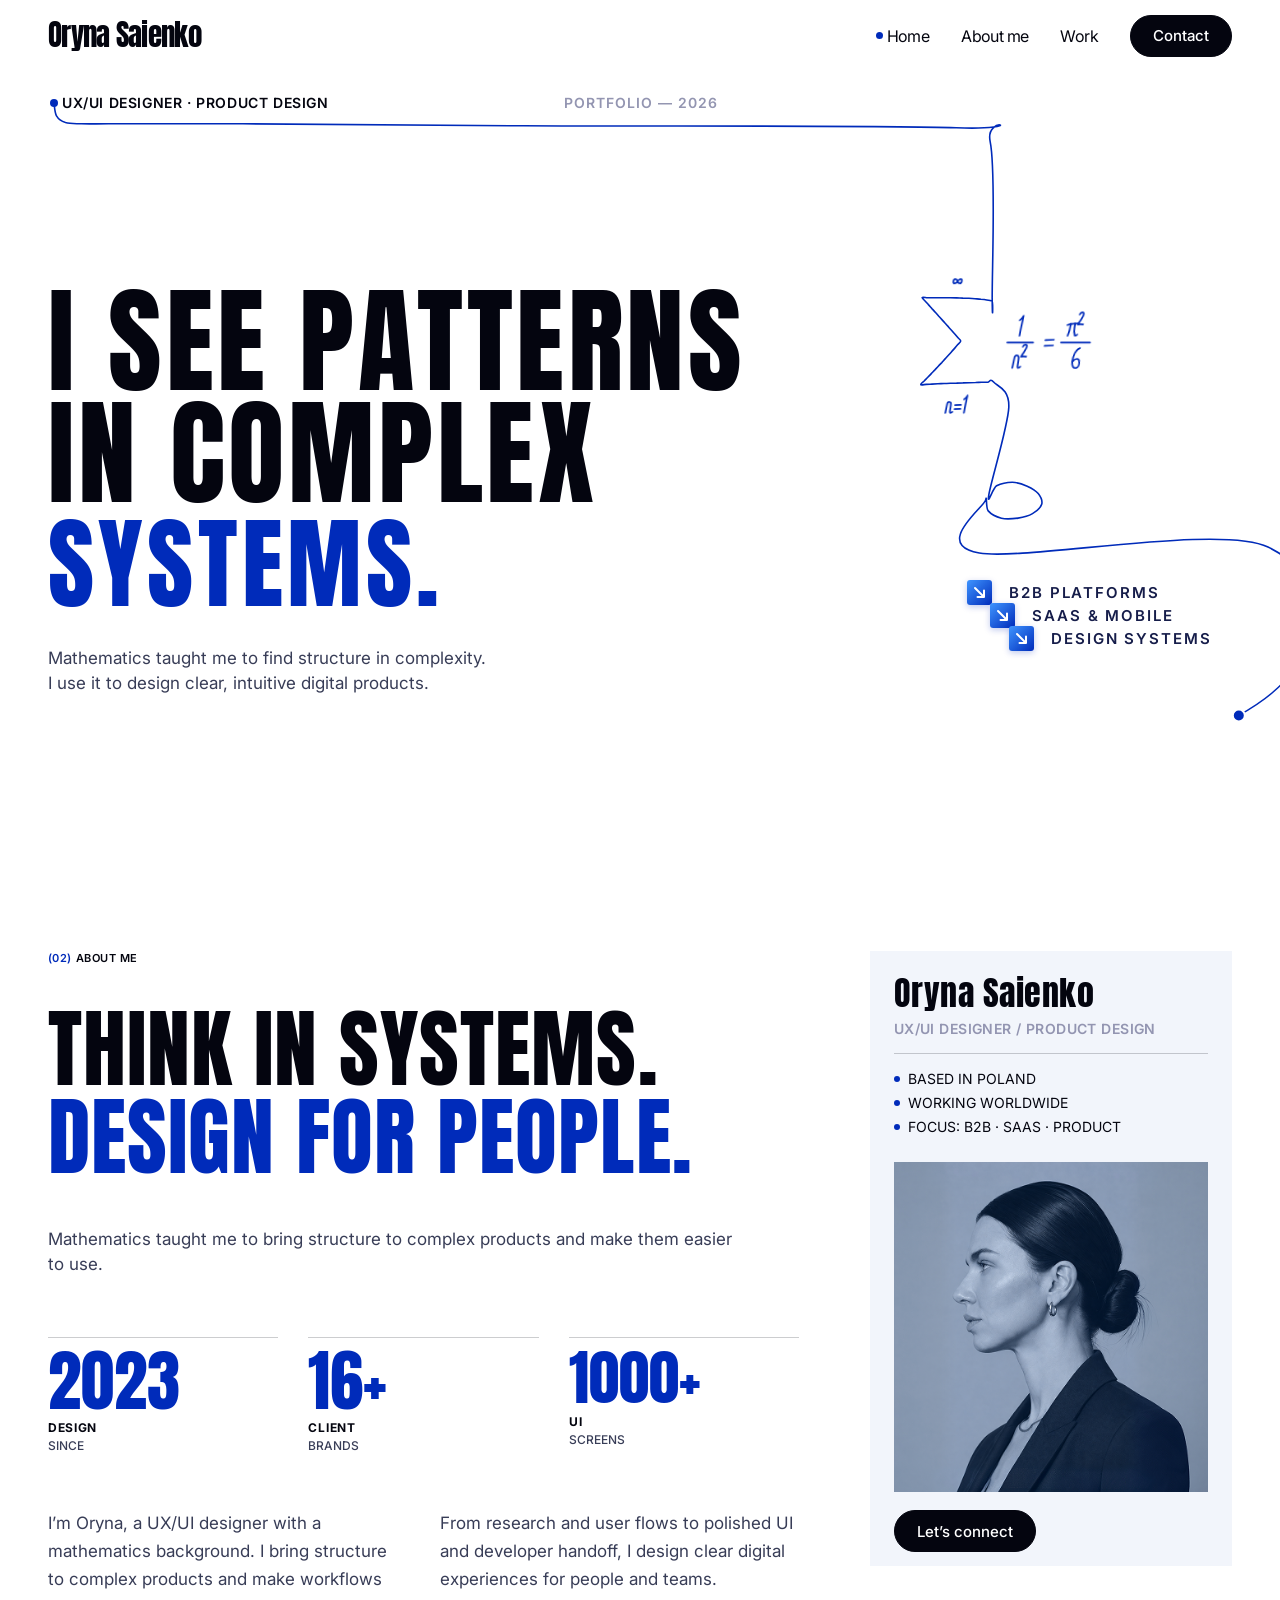
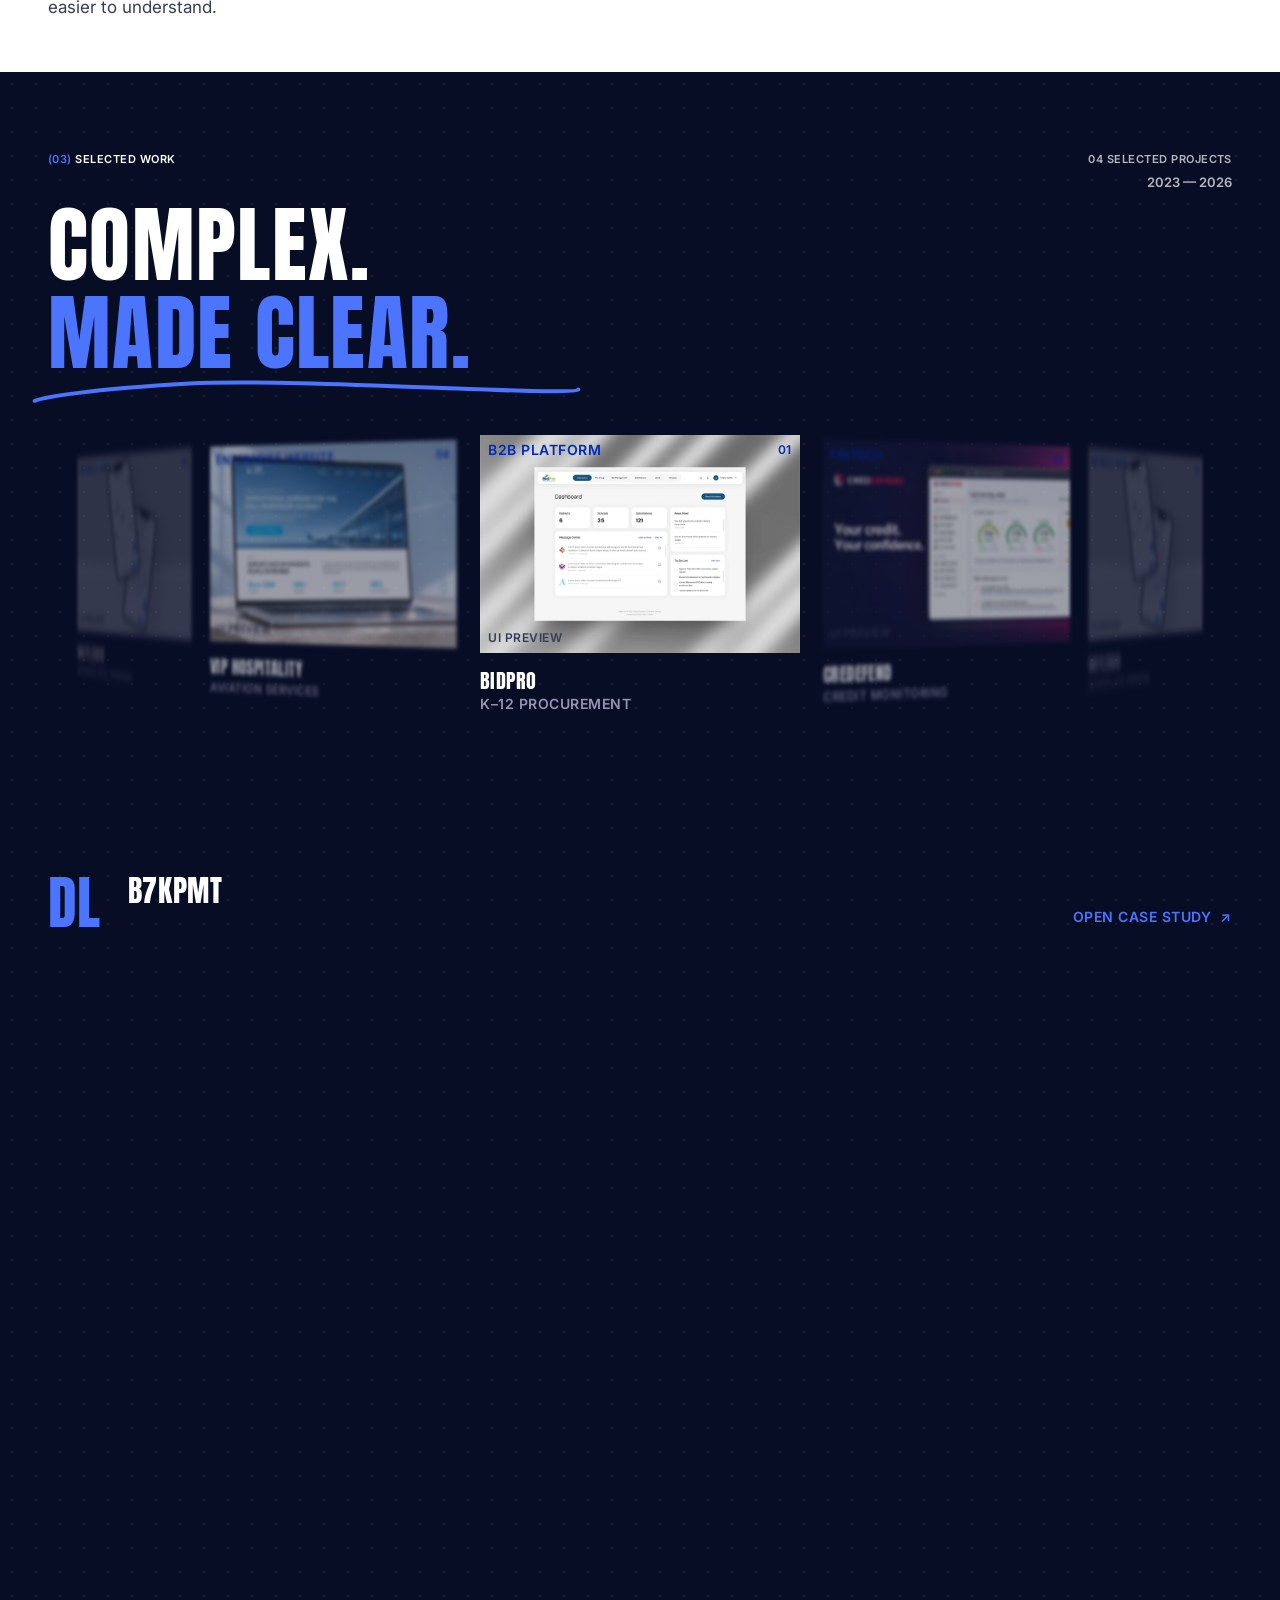
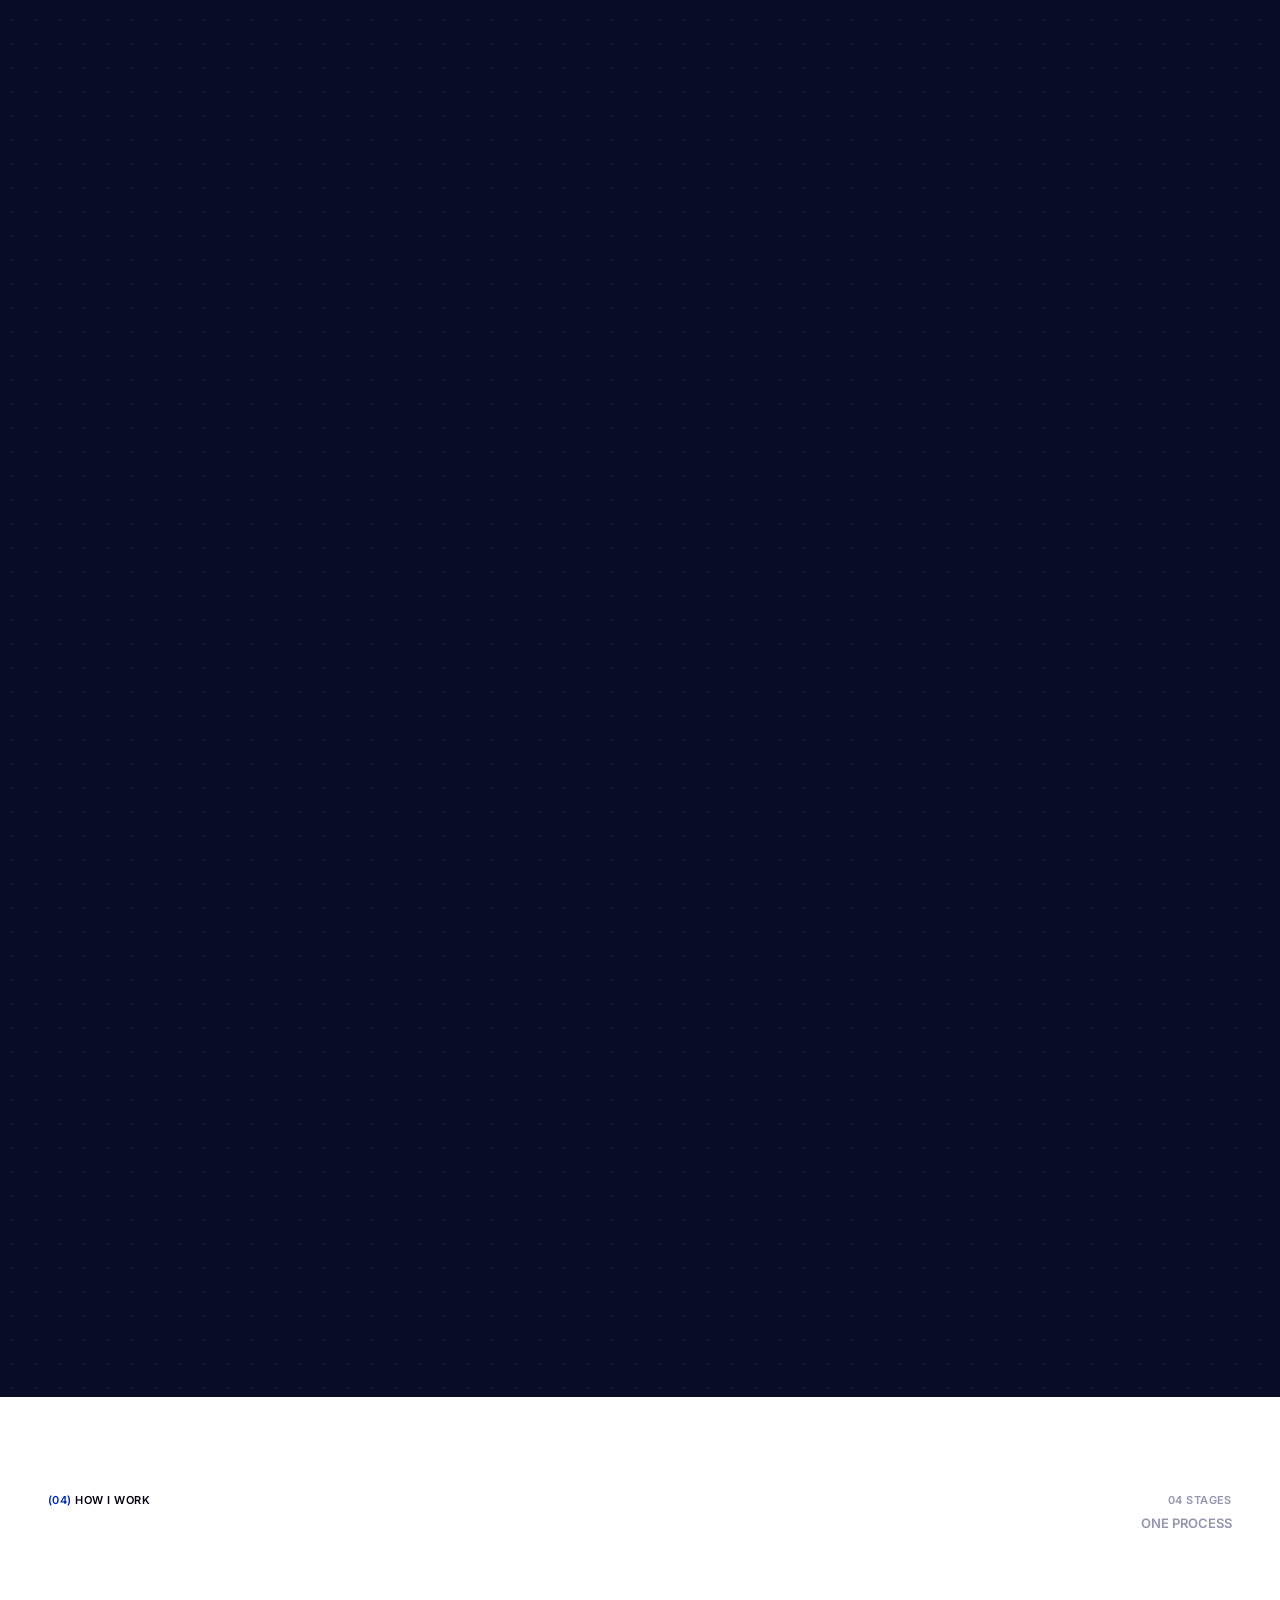
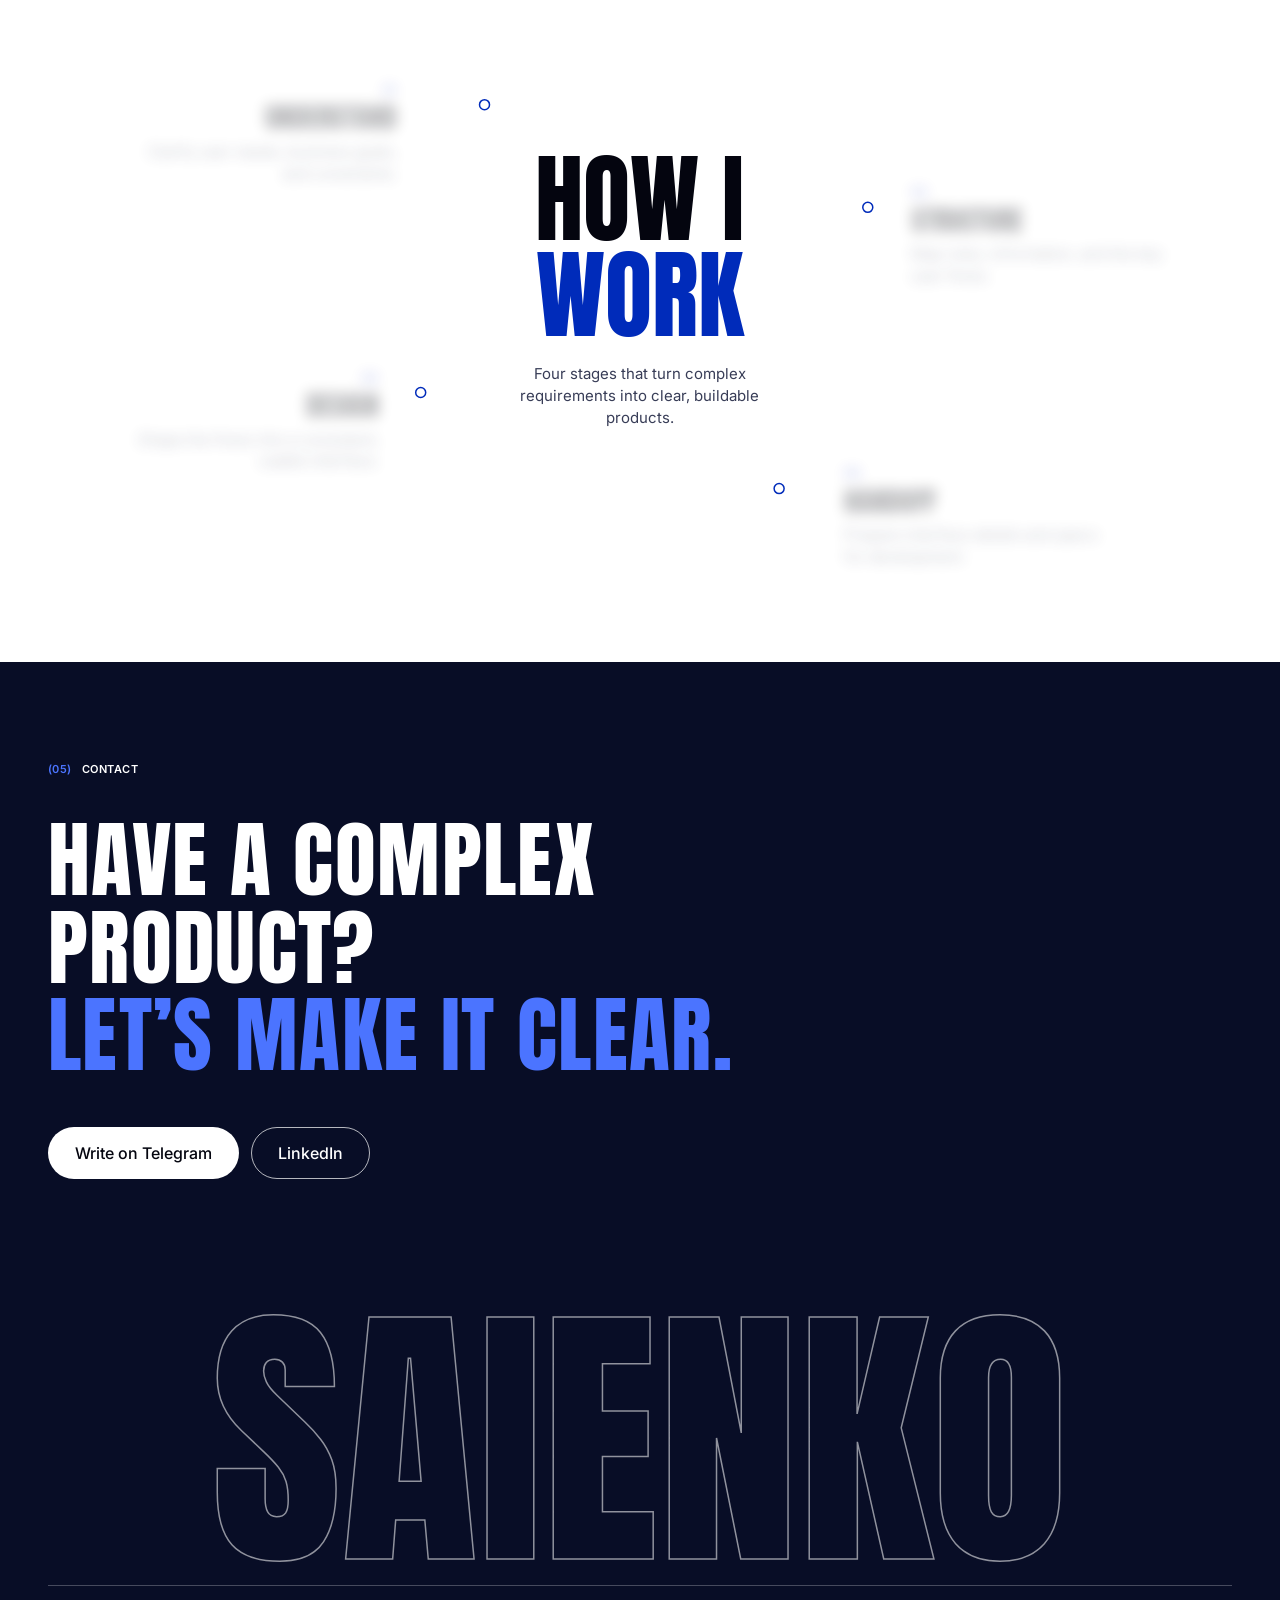
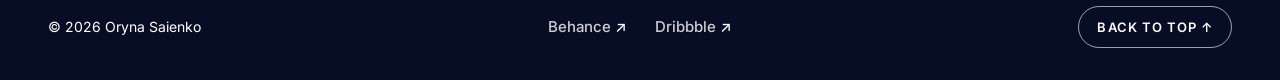
==== commit 195e5a4c: "Add link preview image" ====
--- a/index.html
+++ b/index.html
@@ -7,12 +7,17 @@
   <meta name="description" content="Oryna Saienko — UX/UI and Product Designer. Mathematics taught me to find structure in complexity; I use it to design clear, intuitive digital products.">
   <meta name="theme-color" content="#FFFFFF">
   <link rel="icon" href="assets/favicon.svg" type="image/svg+xml">
-  <!-- link previews (add og:image and og:url once the site has its domain) -->
+  <!-- link previews -->
   <meta property="og:type" content="website">
   <meta property="og:title" content="Oryna Saienko — Product Designer">
   <meta property="og:description" content="Oryna Saienko — UX/UI and Product Designer. Mathematics taught me to find structure in complexity; I use it to design clear, intuitive digital products.">
   <meta property="og:site_name" content="Oryna Saienko">
-  <meta name="twitter:card" content="summary">
+  <meta property="og:url" content="https://oryna-saienko.vercel.app/">
+  <meta property="og:image" content="https://oryna-saienko.vercel.app/assets/og-image.png">
+  <meta property="og:image:width" content="1200">
+  <meta property="og:image:height" content="630">
+  <meta property="og:image:alt" content="Oryna Saienko — I see patterns in complex systems.">
+  <meta name="twitter:card" content="summary_large_image">
 
   <link rel="preconnect" href="https://fonts.googleapis.com">
   <link rel="preconnect" href="https://fonts.gstatic.com" crossorigin>
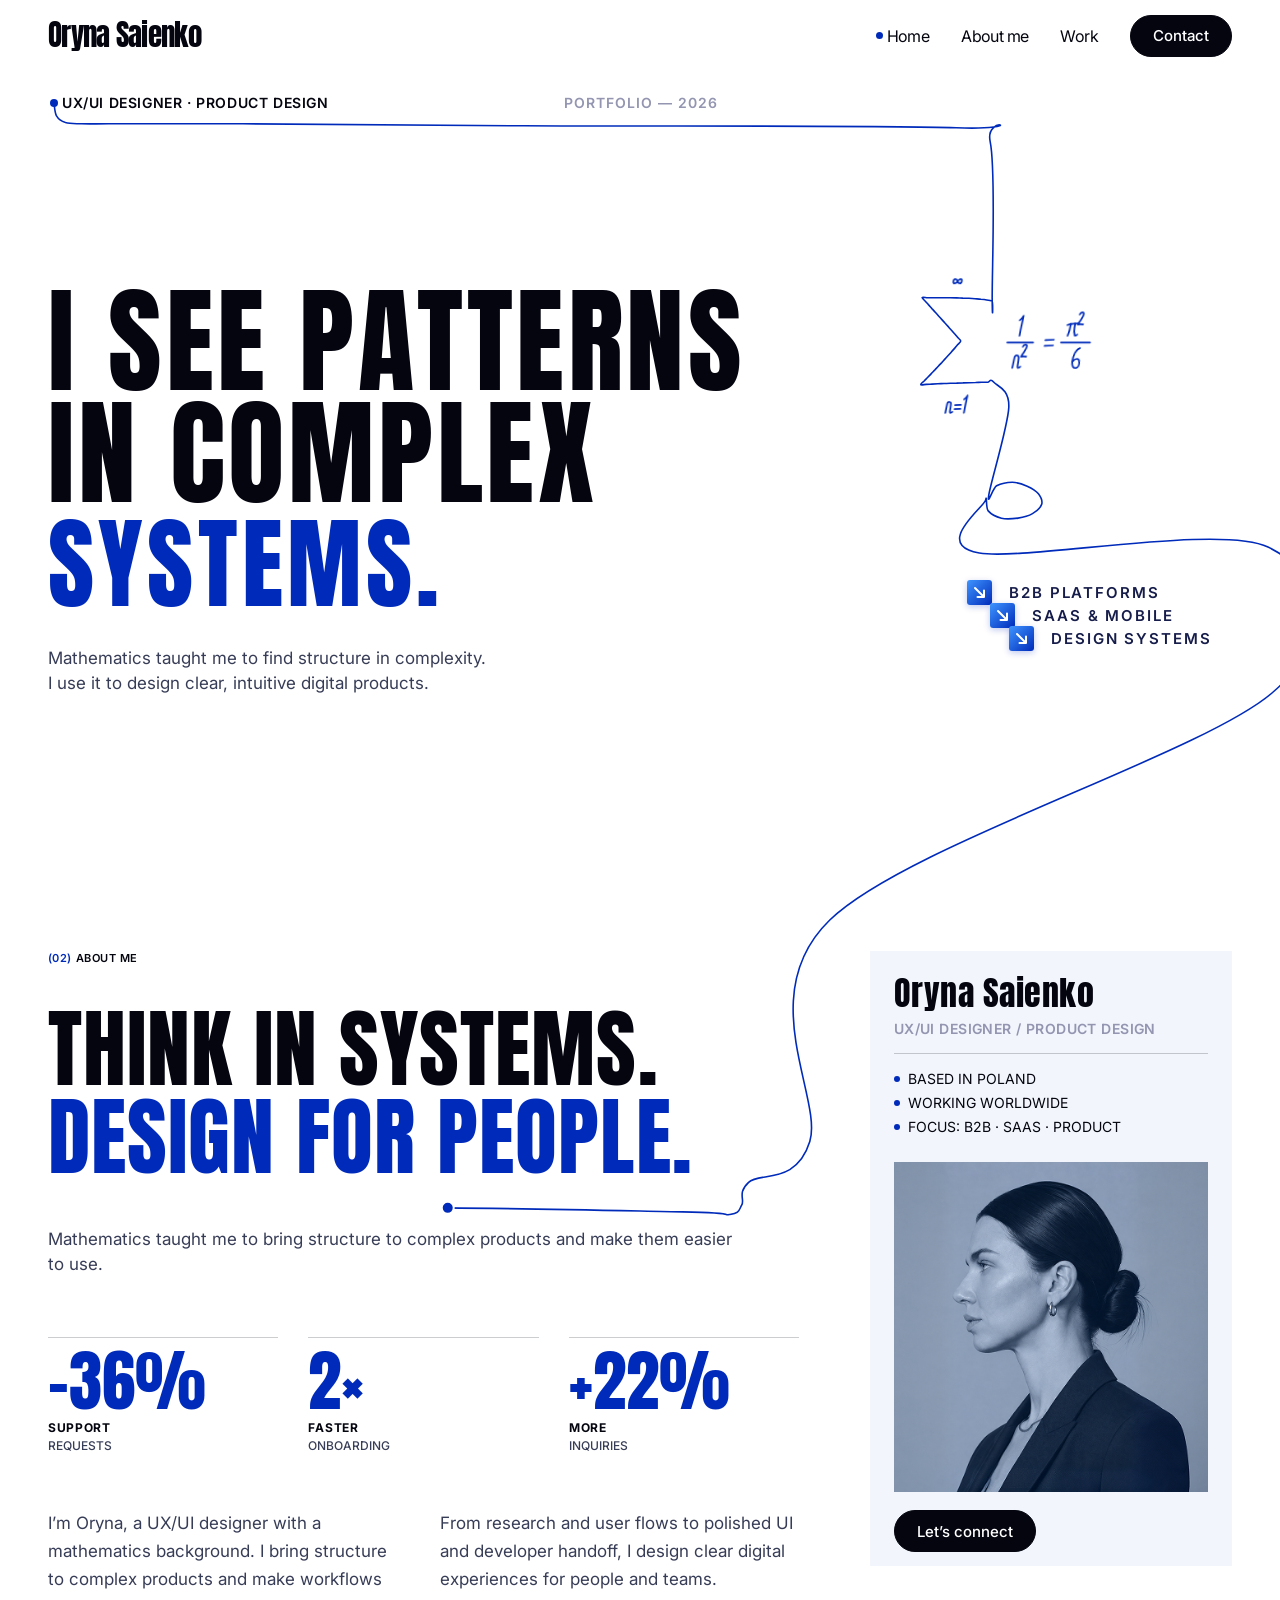
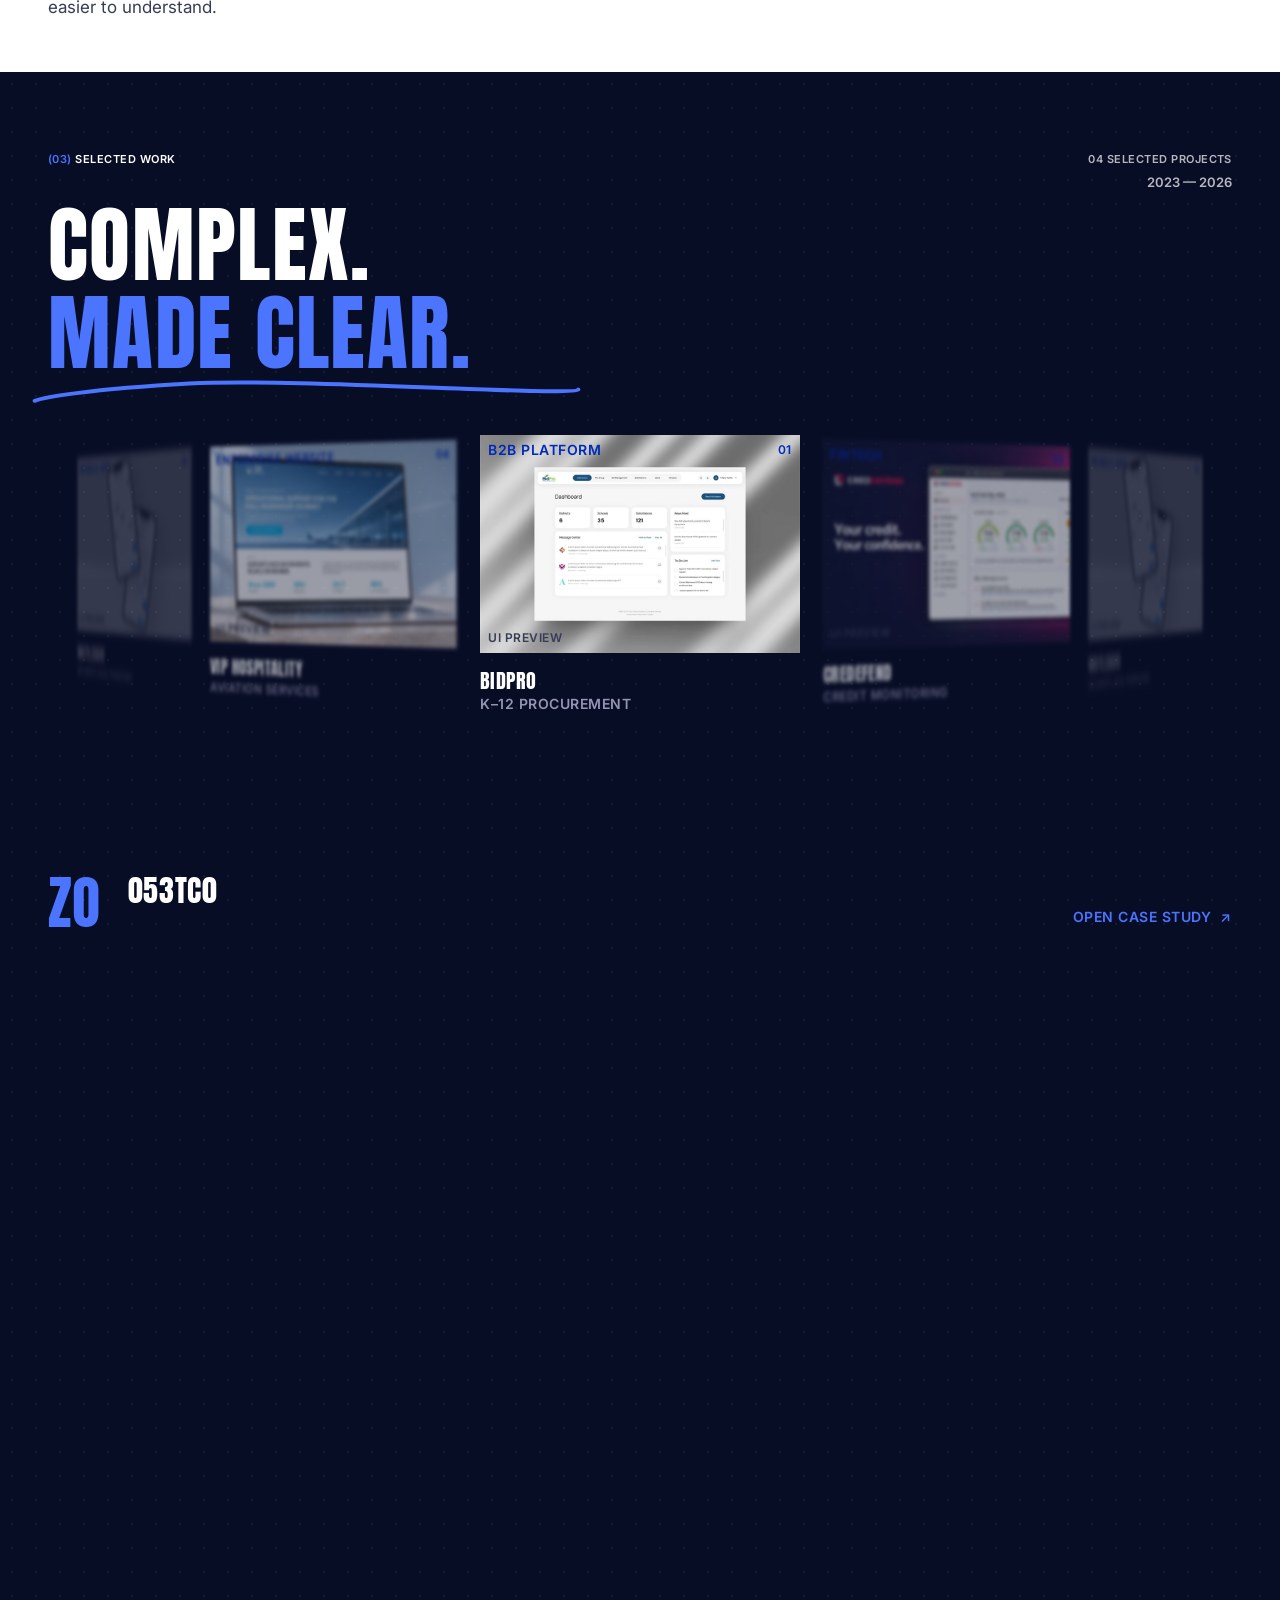
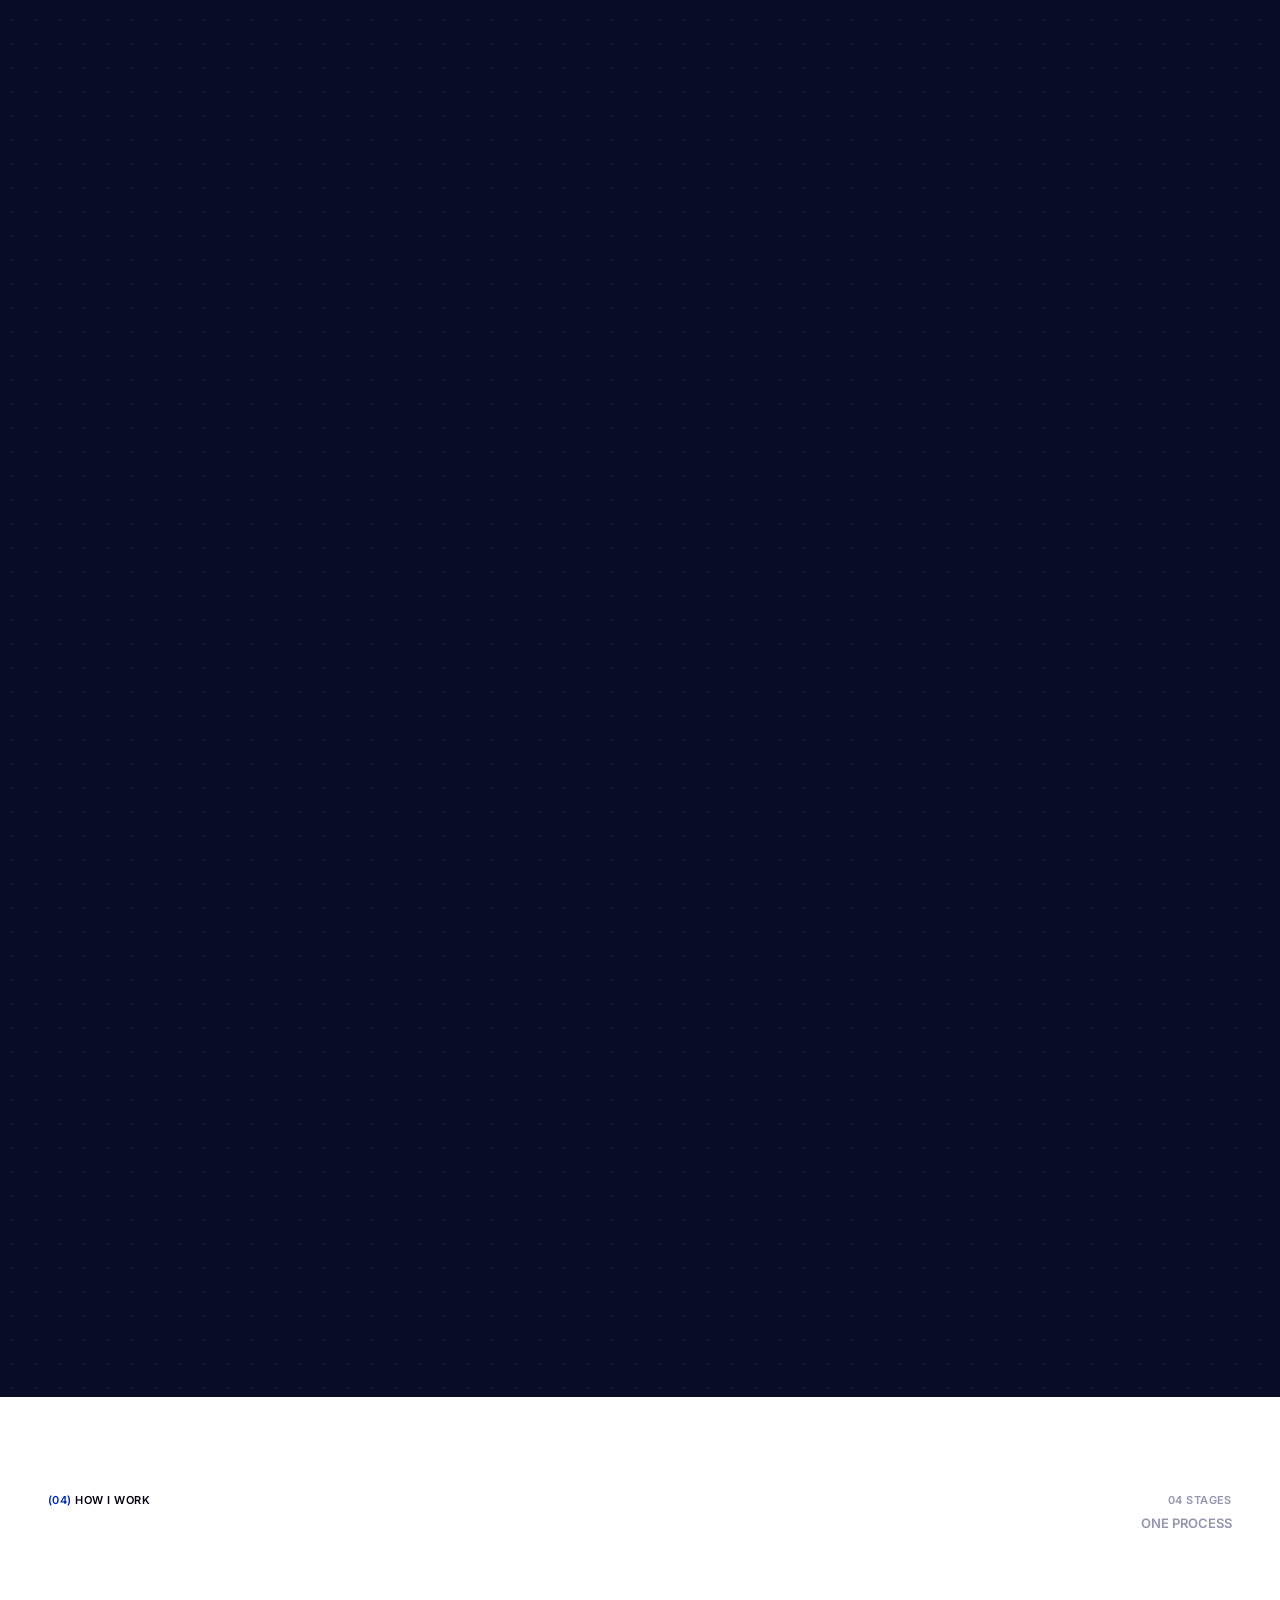
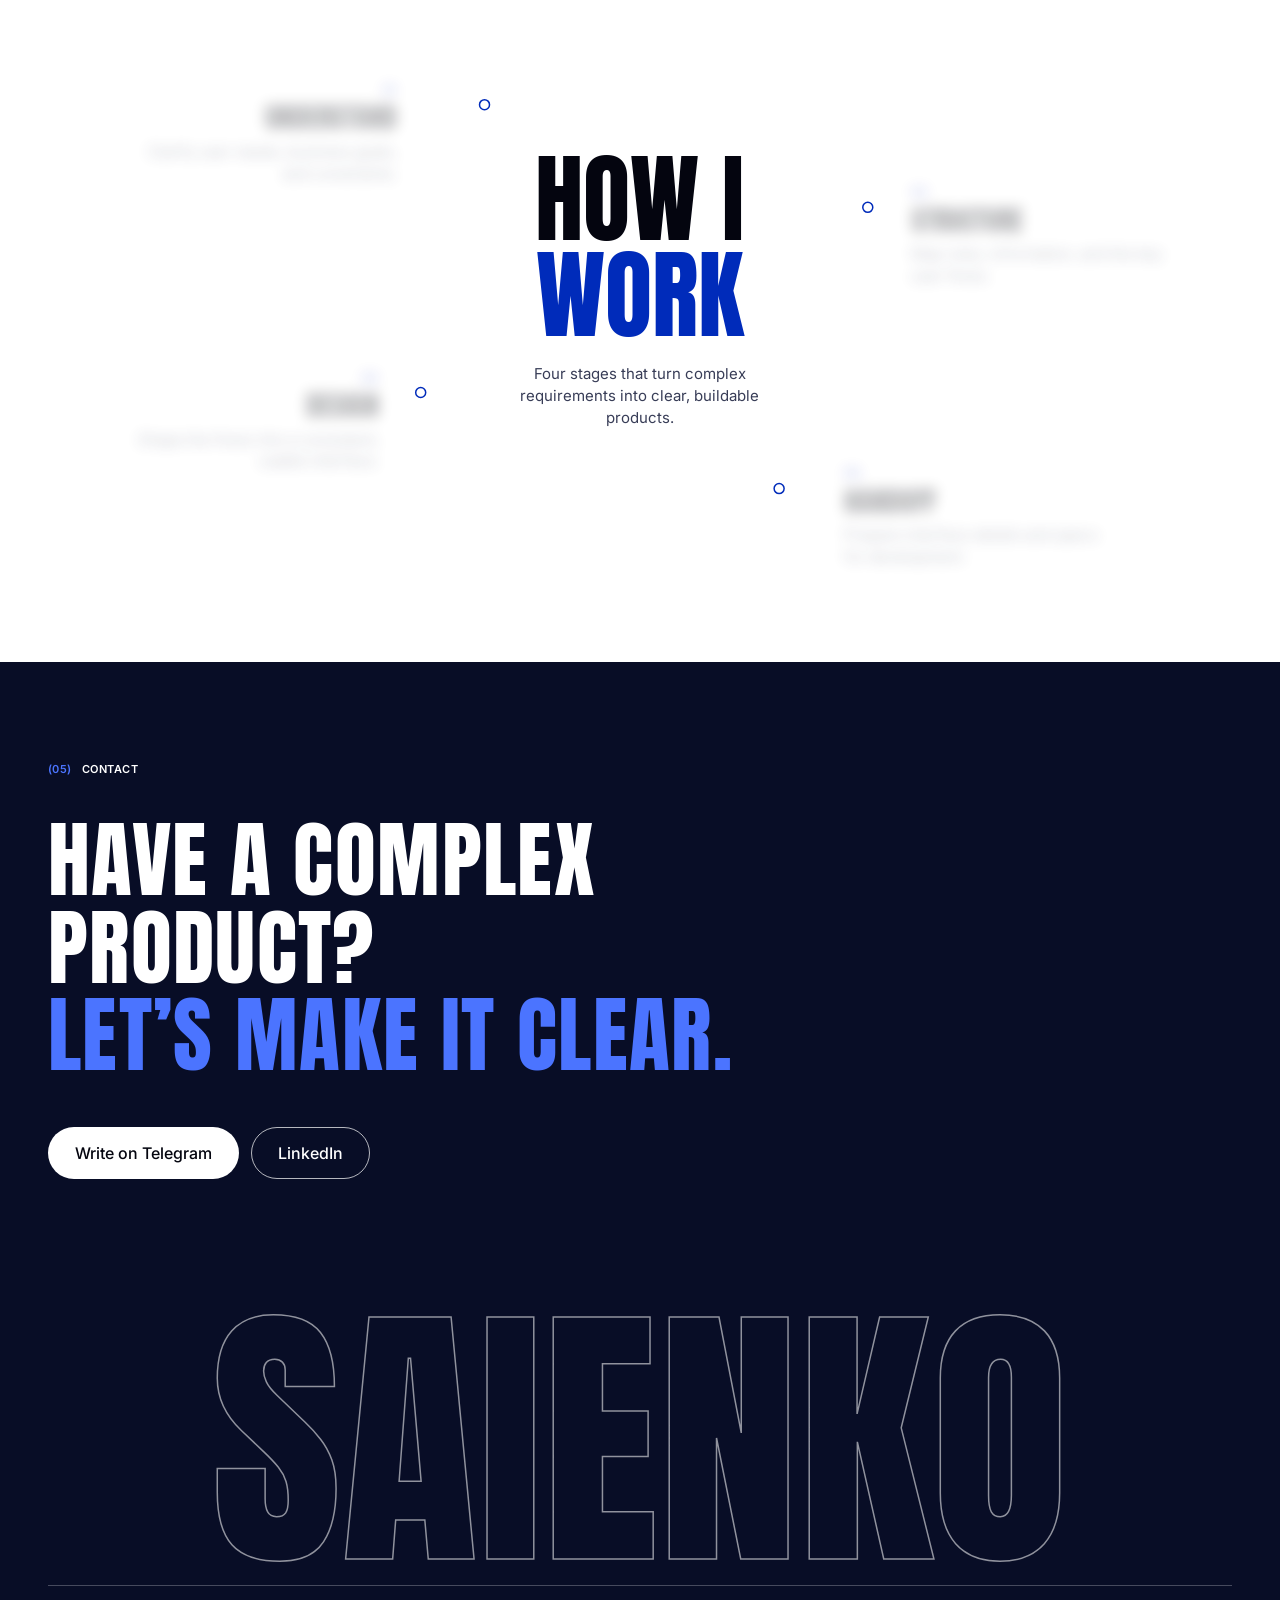
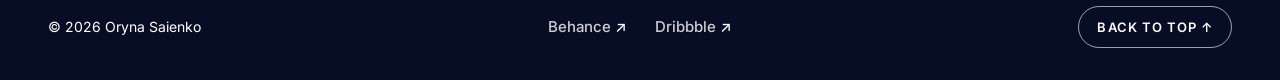
==== commit bc64fd26: "Update About metrics to project results" ====
--- a/index.html
+++ b/index.html
@@ -150,9 +150,9 @@
 
           <ul class="about__stats">
             <!-- numbers count up when they scroll into view (js/main.js) -->
-            <li><strong data-count="2023" data-from="2000">2023</strong><span><b>Design</b>since</span></li>
-            <li><strong data-count="16" data-suffix="+">16+</strong><span><b>Client</b>brands</span></li>
-            <li data-scribble-circle><strong class="is-long" data-count="1000" data-suffix="+">1000+</strong><span><b>UI</b>screens</span></li>
+            <li><strong data-count="36" data-prefix="−" data-suffix="%">−36%</strong><span><b>Support</b>requests</span></li>
+            <li><strong data-count="2" data-suffix="×">2×</strong><span><b>Faster</b>onboarding</span></li>
+            <li data-scribble-circle><strong data-count="22" data-prefix="+" data-suffix="%">+22%</strong><span><b>More</b>inquiries</span></li>
           </ul>
 
           <div class="about__text">
--- a/css/style.css
+++ b/css/style.css
@@ -1480,6 +1480,9 @@
   .about__stats { gap: 16px; }
   .about__stats strong { font-size: clamp(2.25rem, 11vw, 3.5rem); }
   .about__stats strong.is-long { font-size: clamp(2rem, 9.5vw, 3.1rem); }
+  @media (max-width: 359px) {
+    .about__stats strong { font-size: 2rem; } /* "−36%" fits its third of a 320px screen */
+  }
   .about__text { grid-template-columns: 1fr; gap: 16px; }
   .about__text p { font-size: 1rem; line-height: 26px; }
   /* Phones: no pinning — a swipeable row of cards with their own titles */
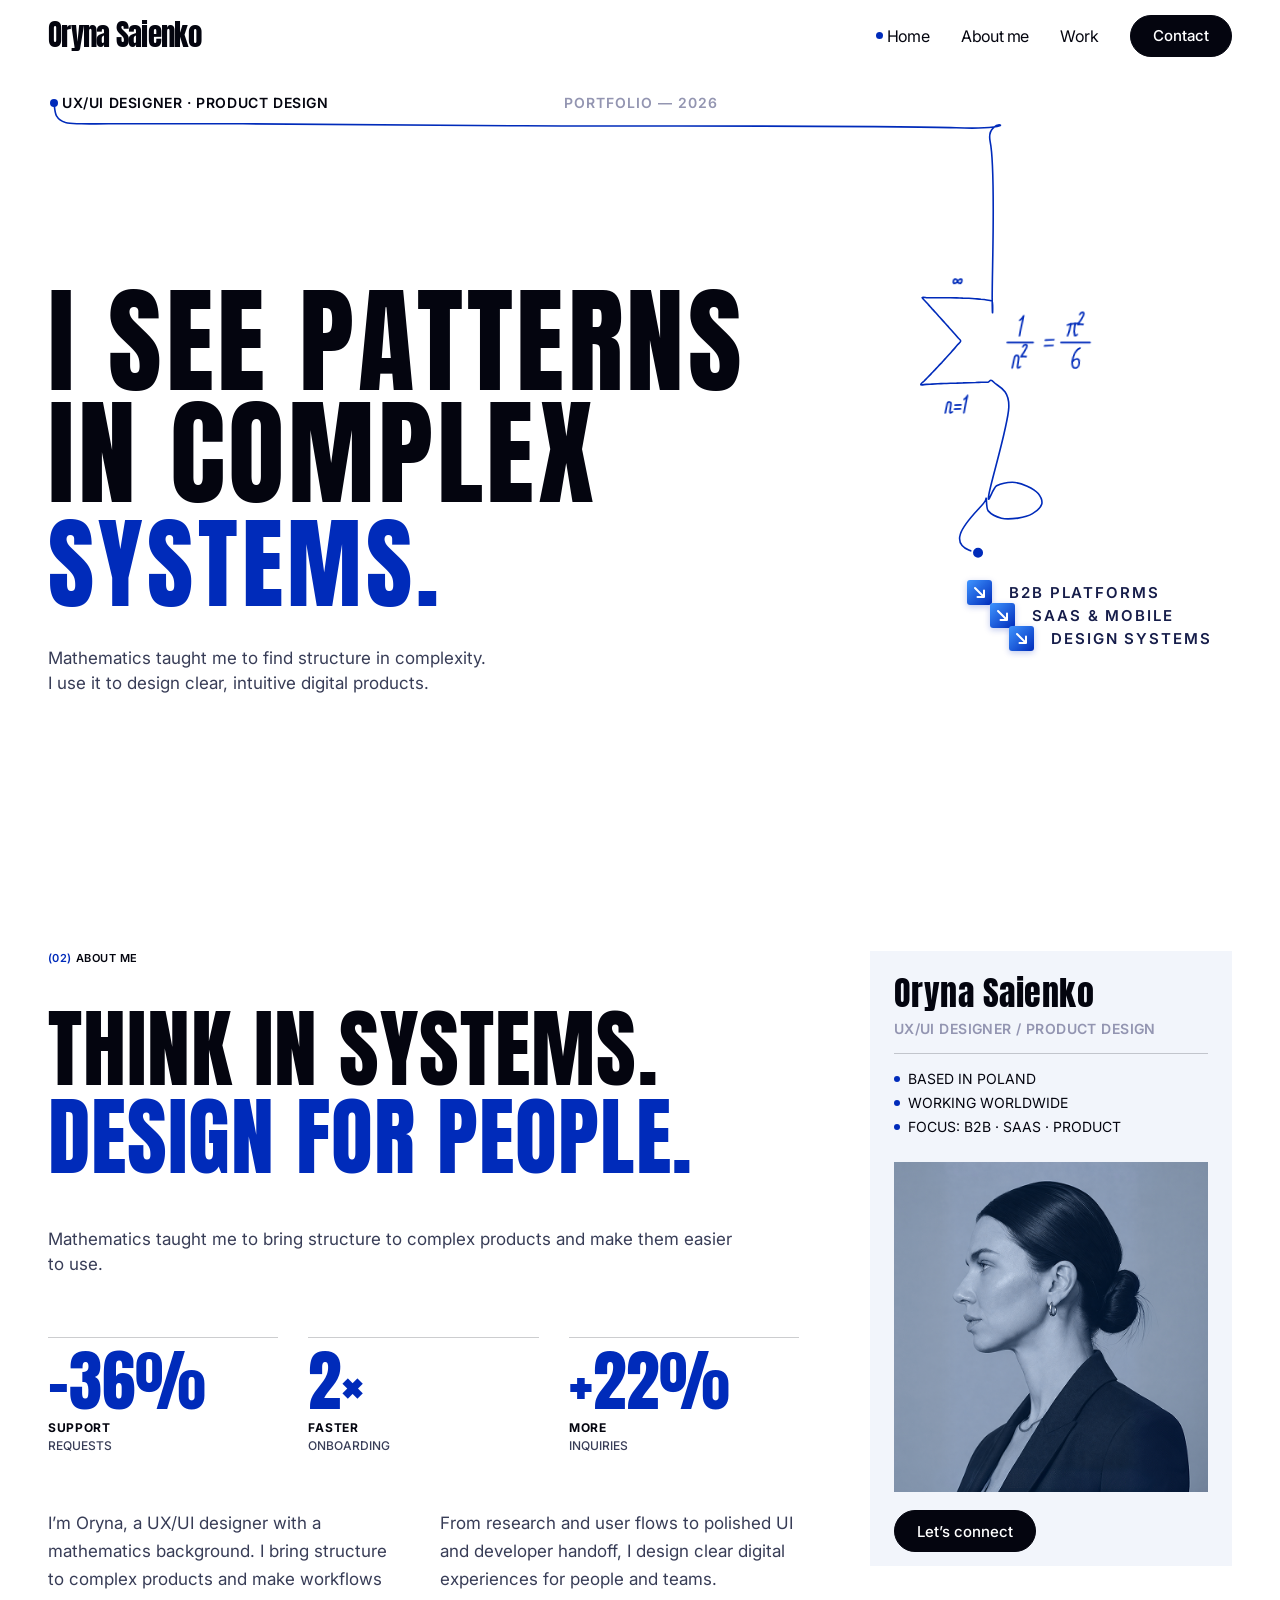
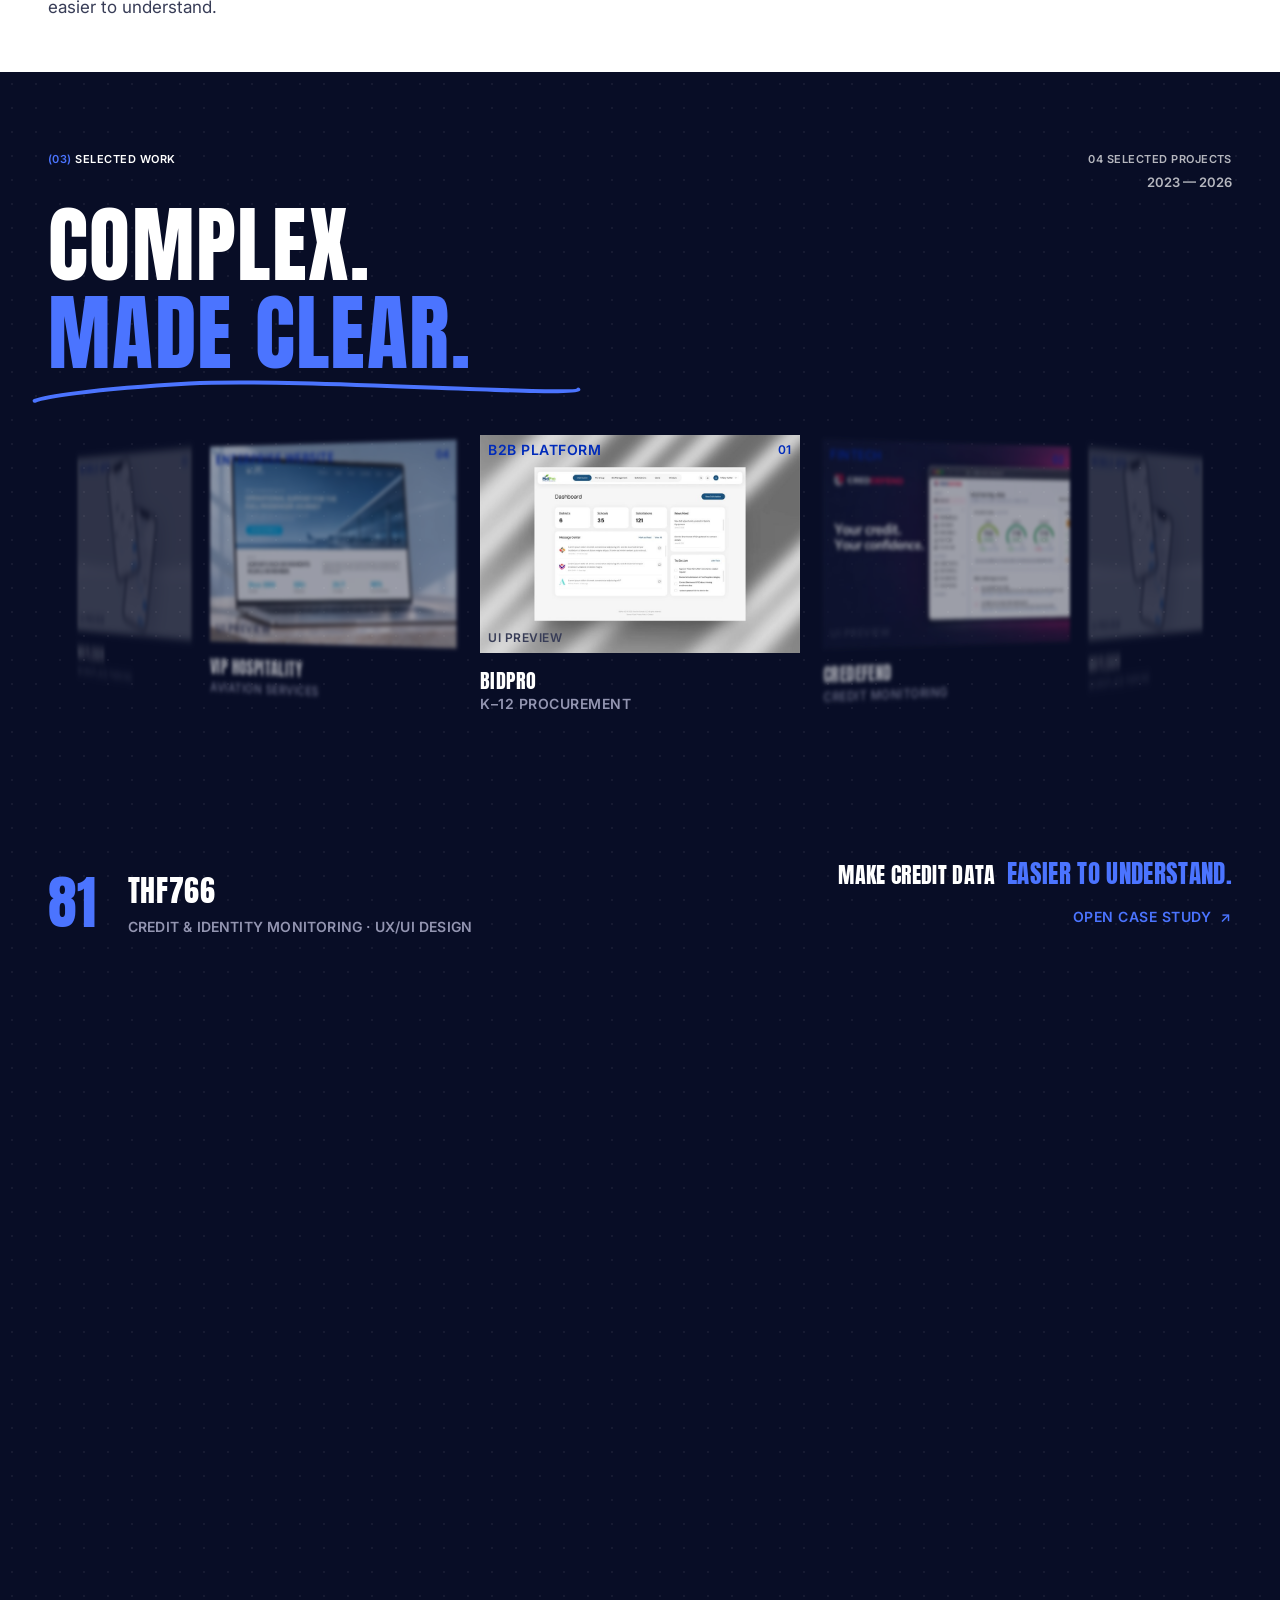
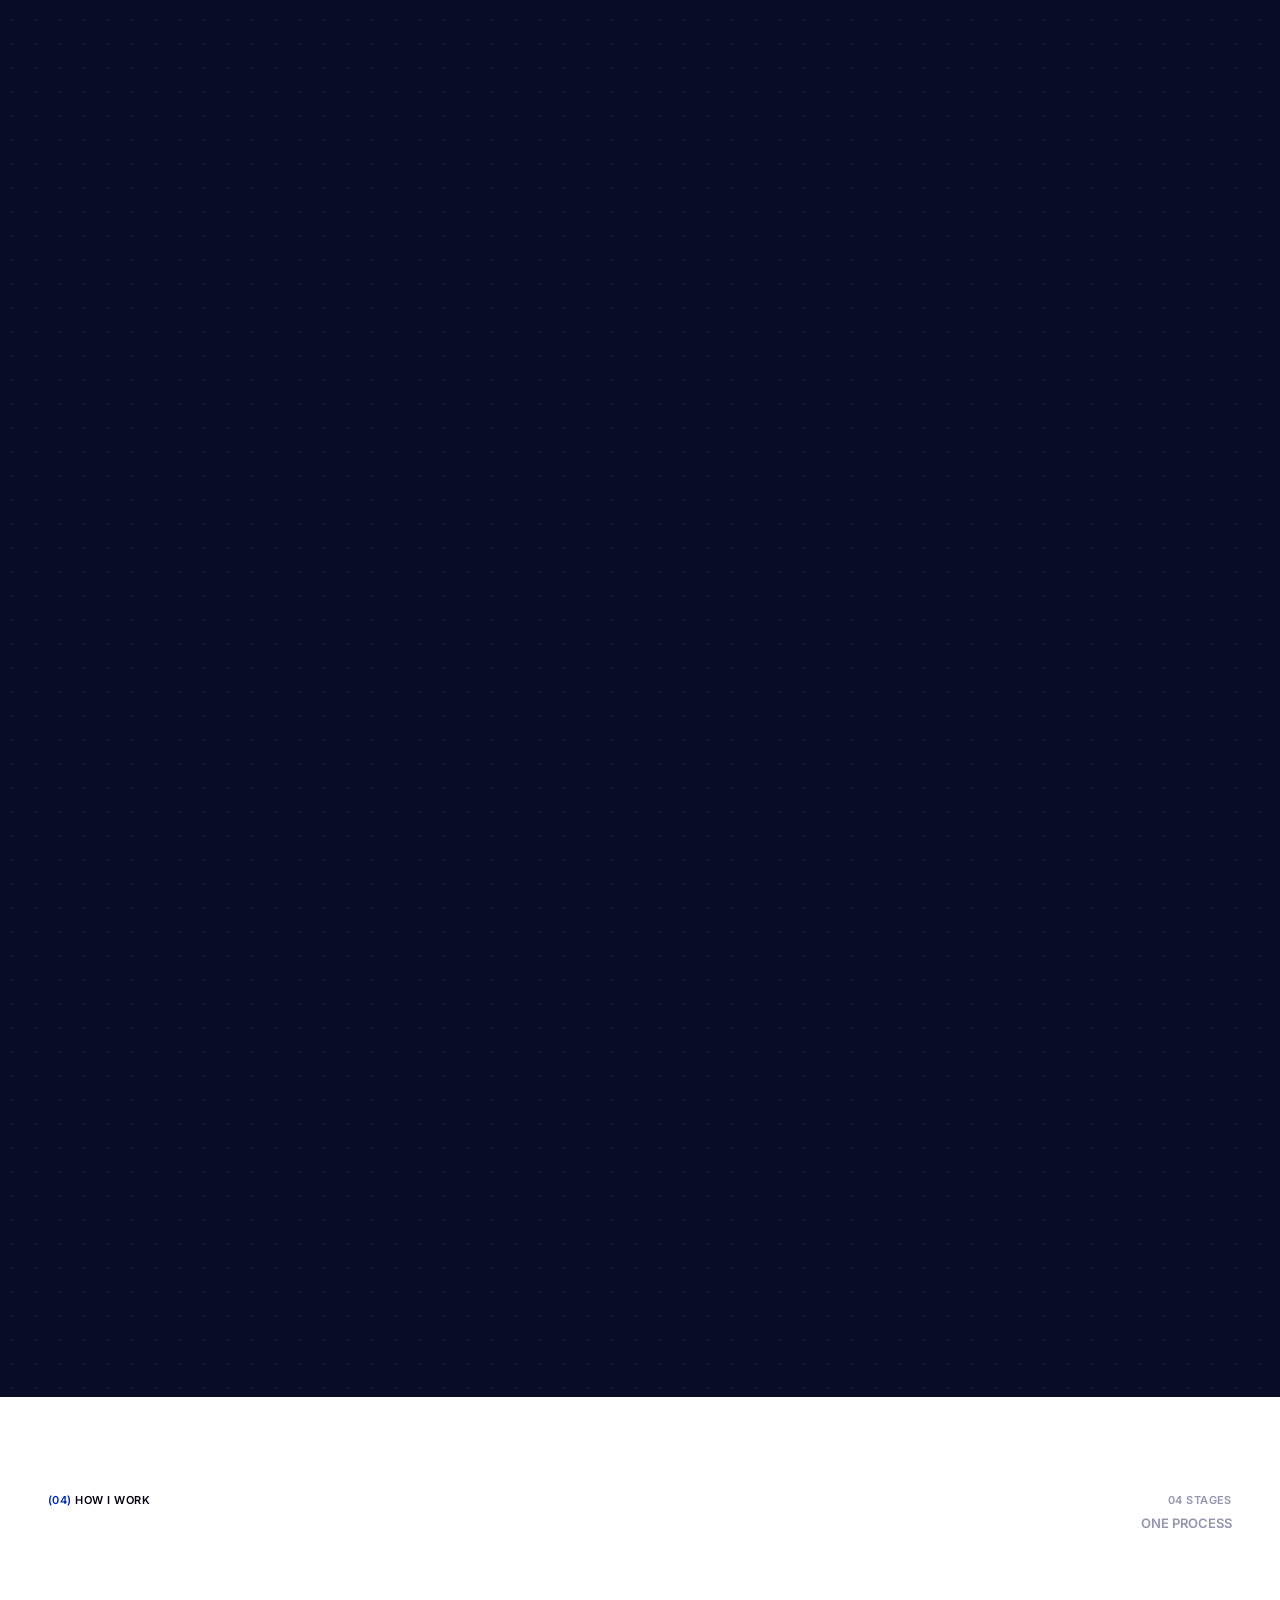
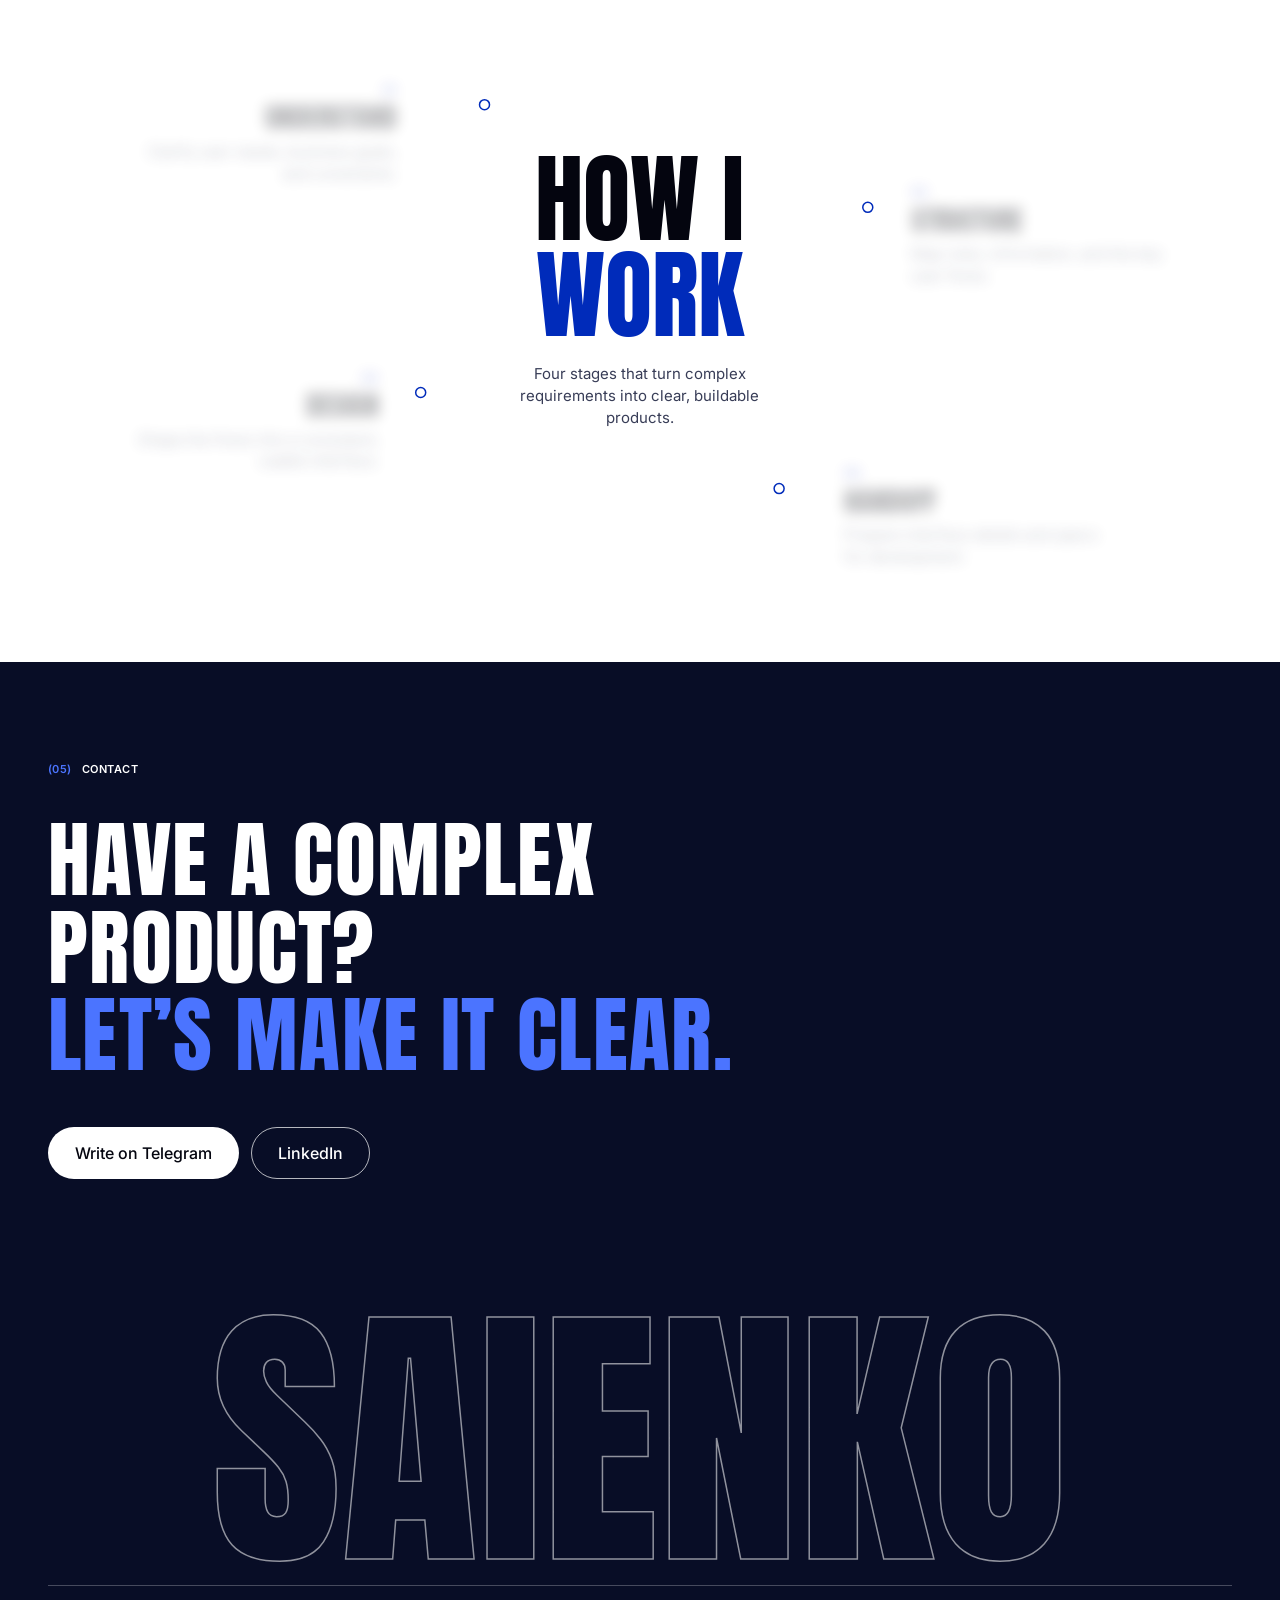
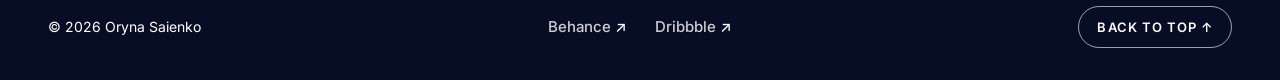
==== commit 1b29a4b8: "Replace favicon with Σ → OS icon Co-Authored-By: Claude Opus 5.5 <noreply@anthropic.com>" ====
--- a/index.html
+++ b/index.html
@@ -6,7 +6,9 @@
   <title>Oryna Saienko — Product Designer</title>
   <meta name="description" content="Oryna Saienko — UX/UI and Product Designer. Mathematics taught me to find structure in complexity; I use it to design clear, intuitive digital products.">
   <meta name="theme-color" content="#FFFFFF">
-  <link rel="icon" href="assets/favicon.svg" type="image/svg+xml">
+  <link rel="icon" href="assets/favicon-32.png" sizes="32x32" type="image/png">
+  <link rel="icon" href="assets/favicon-192.png" sizes="192x192" type="image/png">
+  <link rel="apple-touch-icon" href="assets/apple-touch-icon.png">
   <!-- link previews -->
   <meta property="og:type" content="website">
   <meta property="og:title" content="Oryna Saienko — Product Designer">
